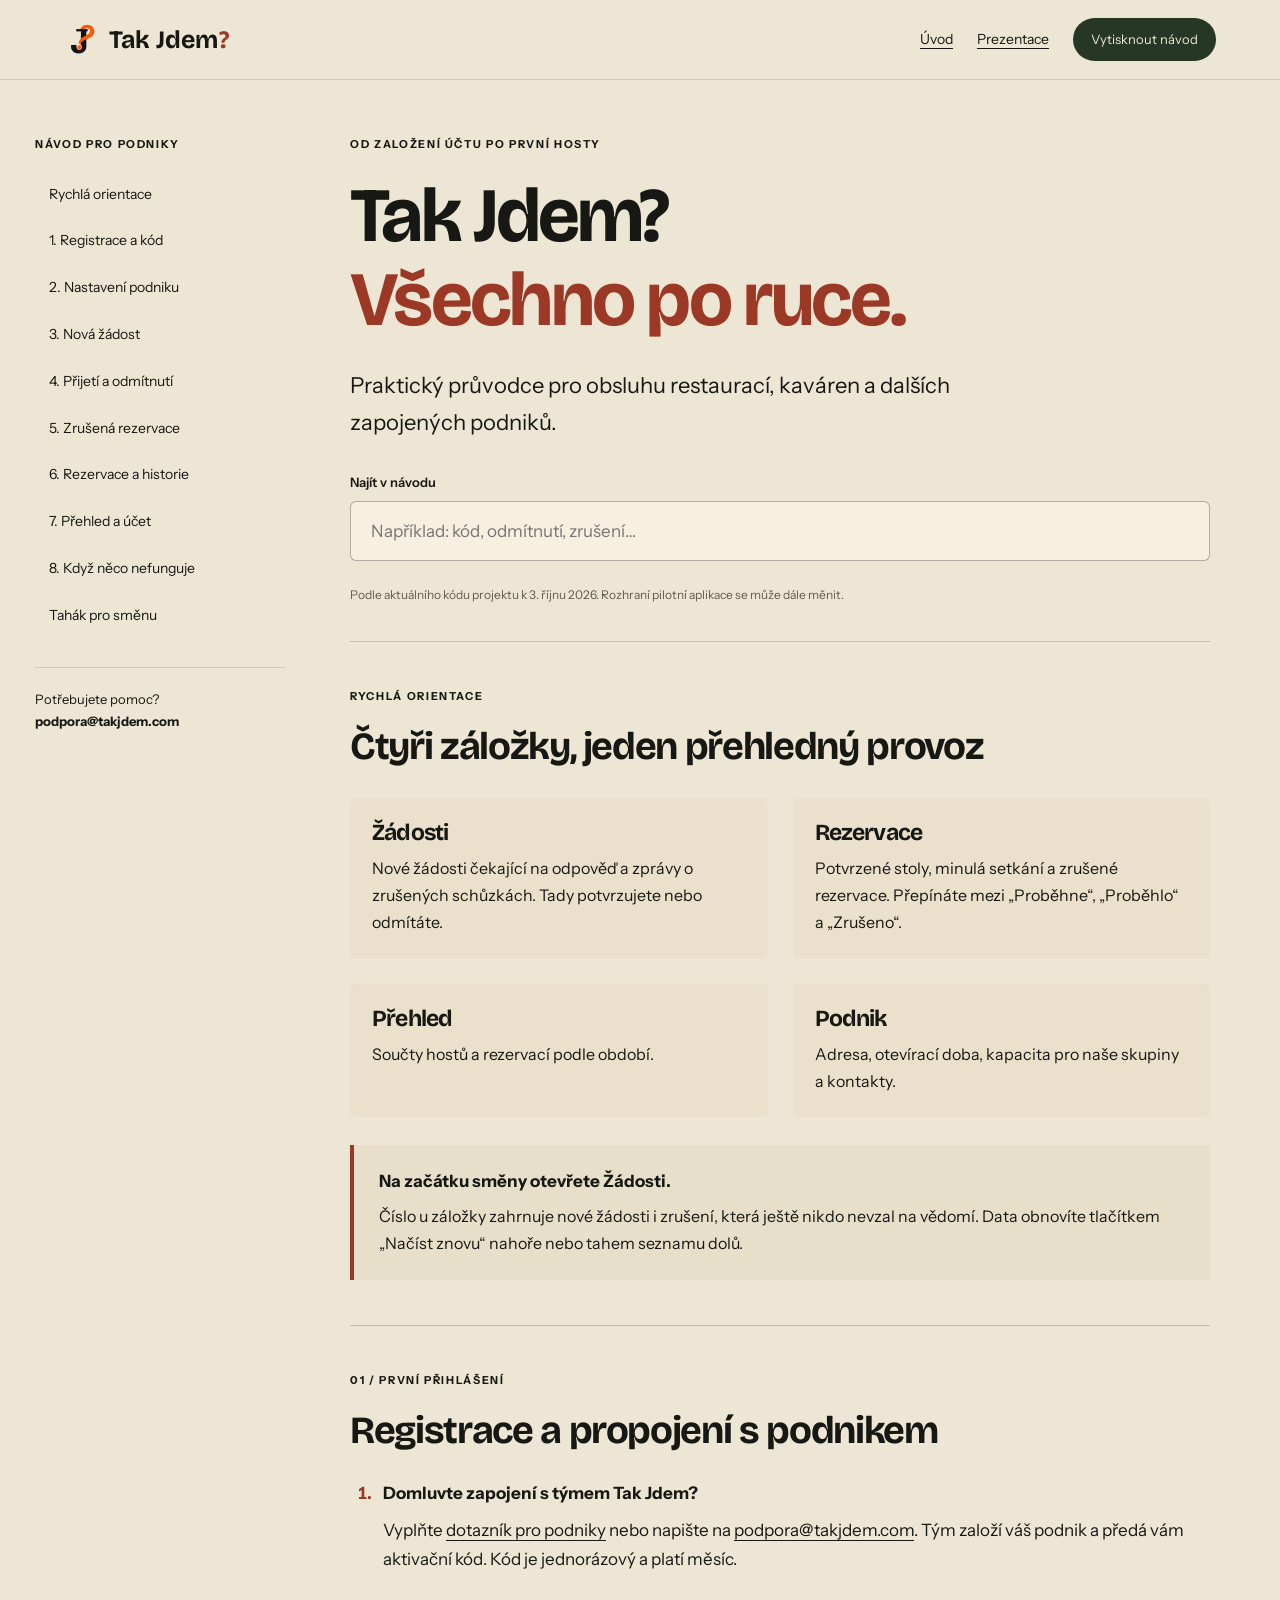
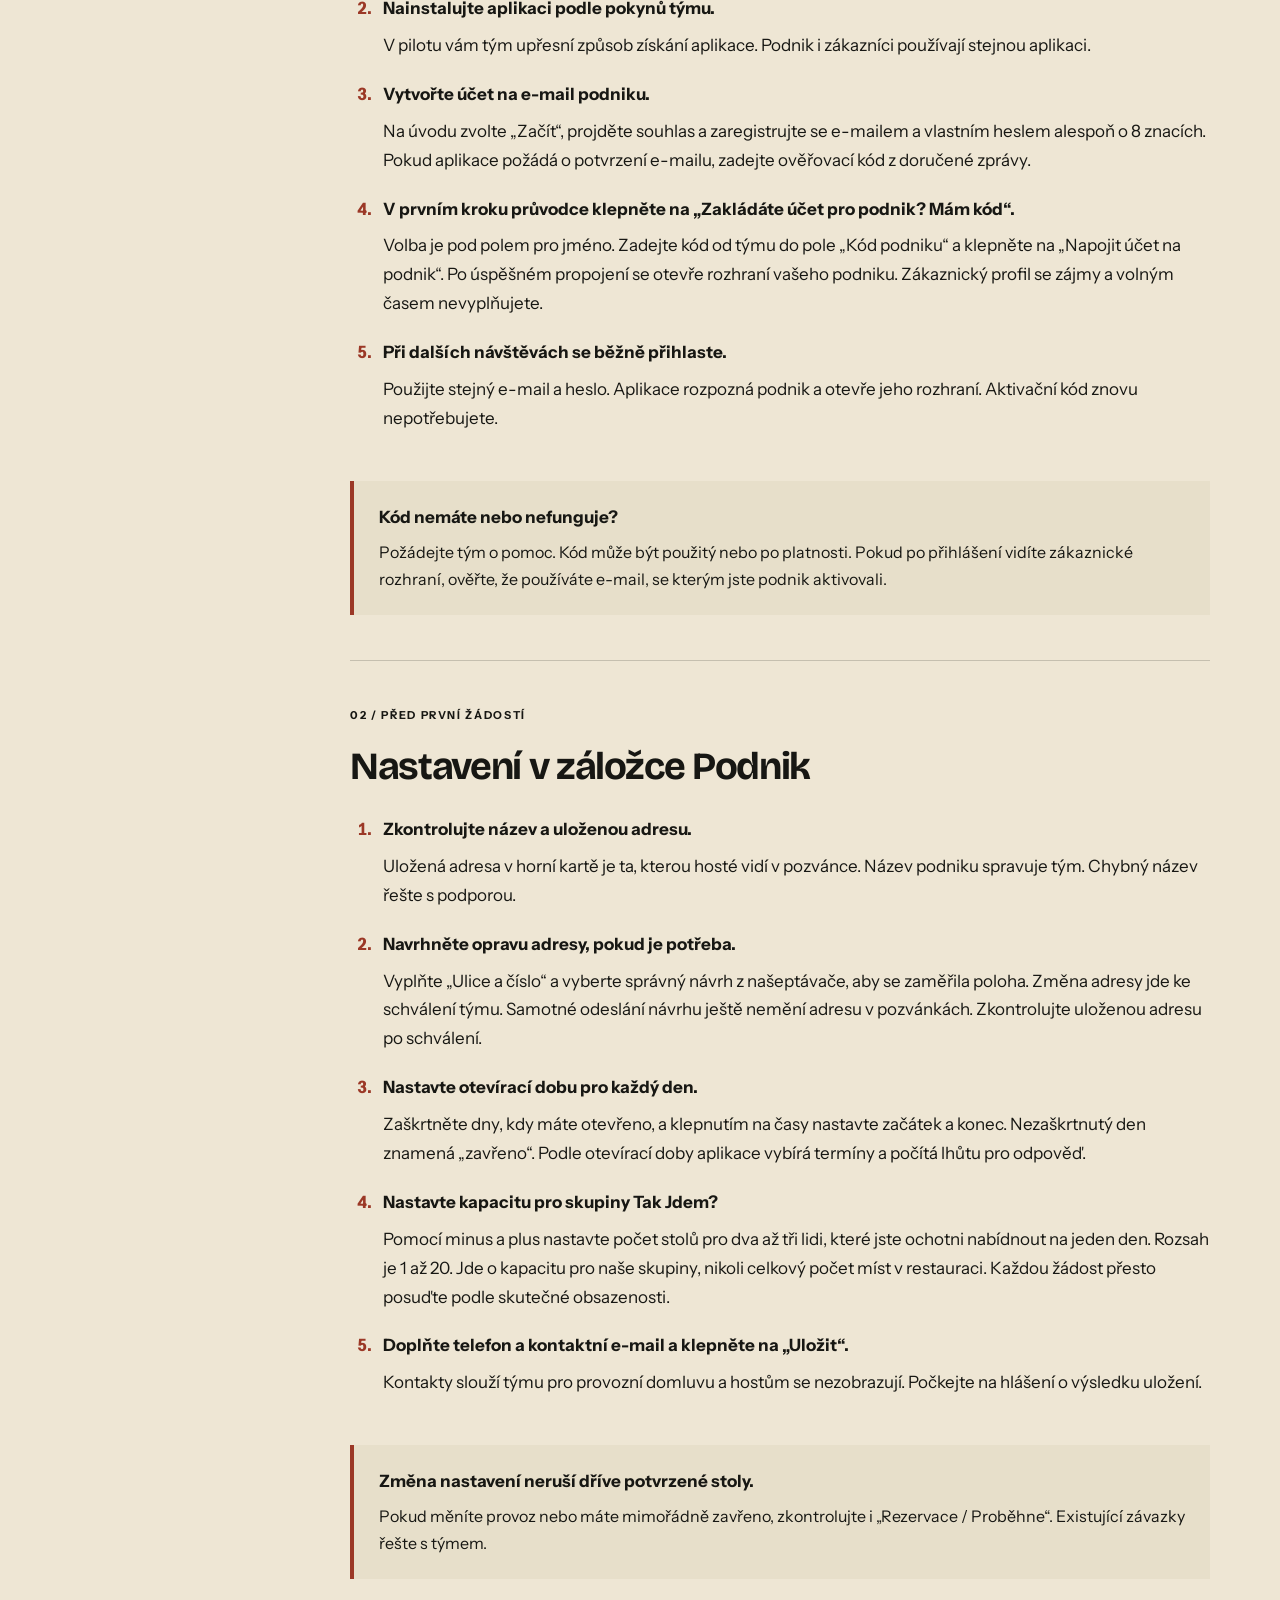
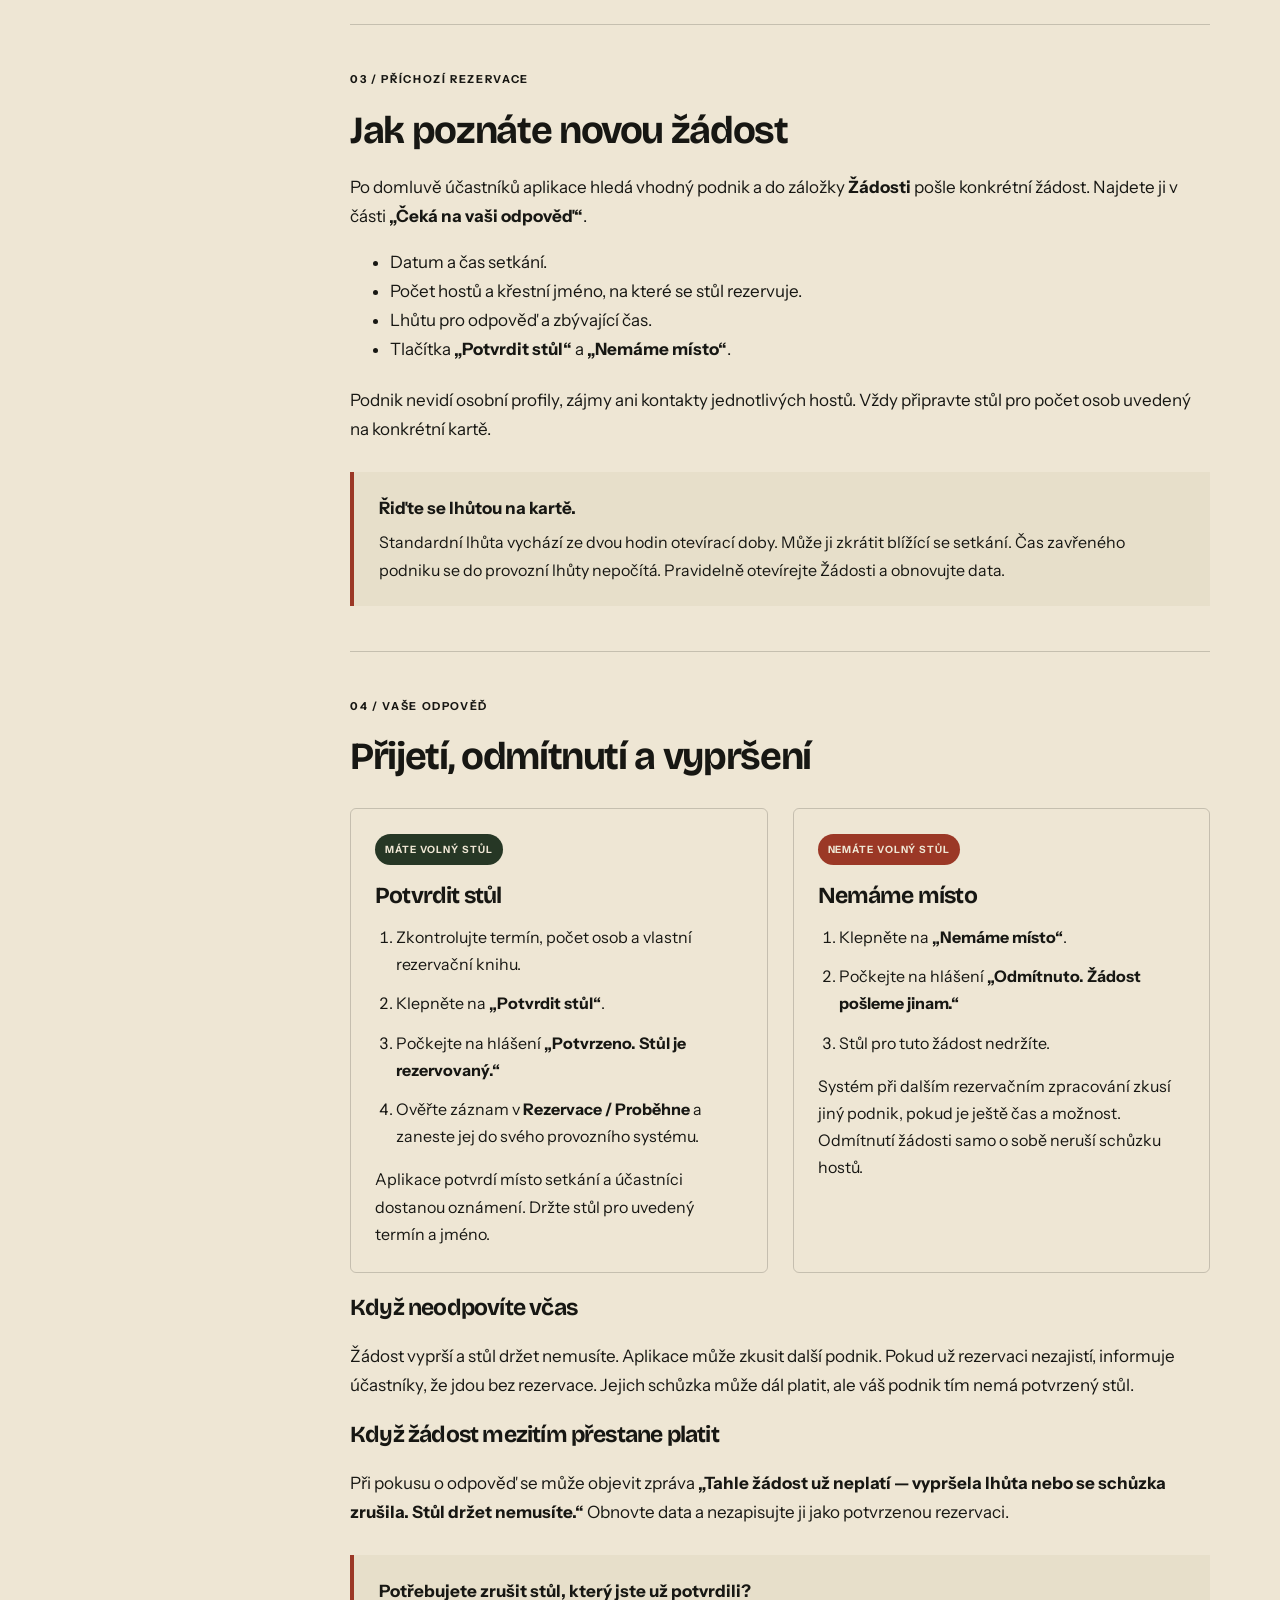
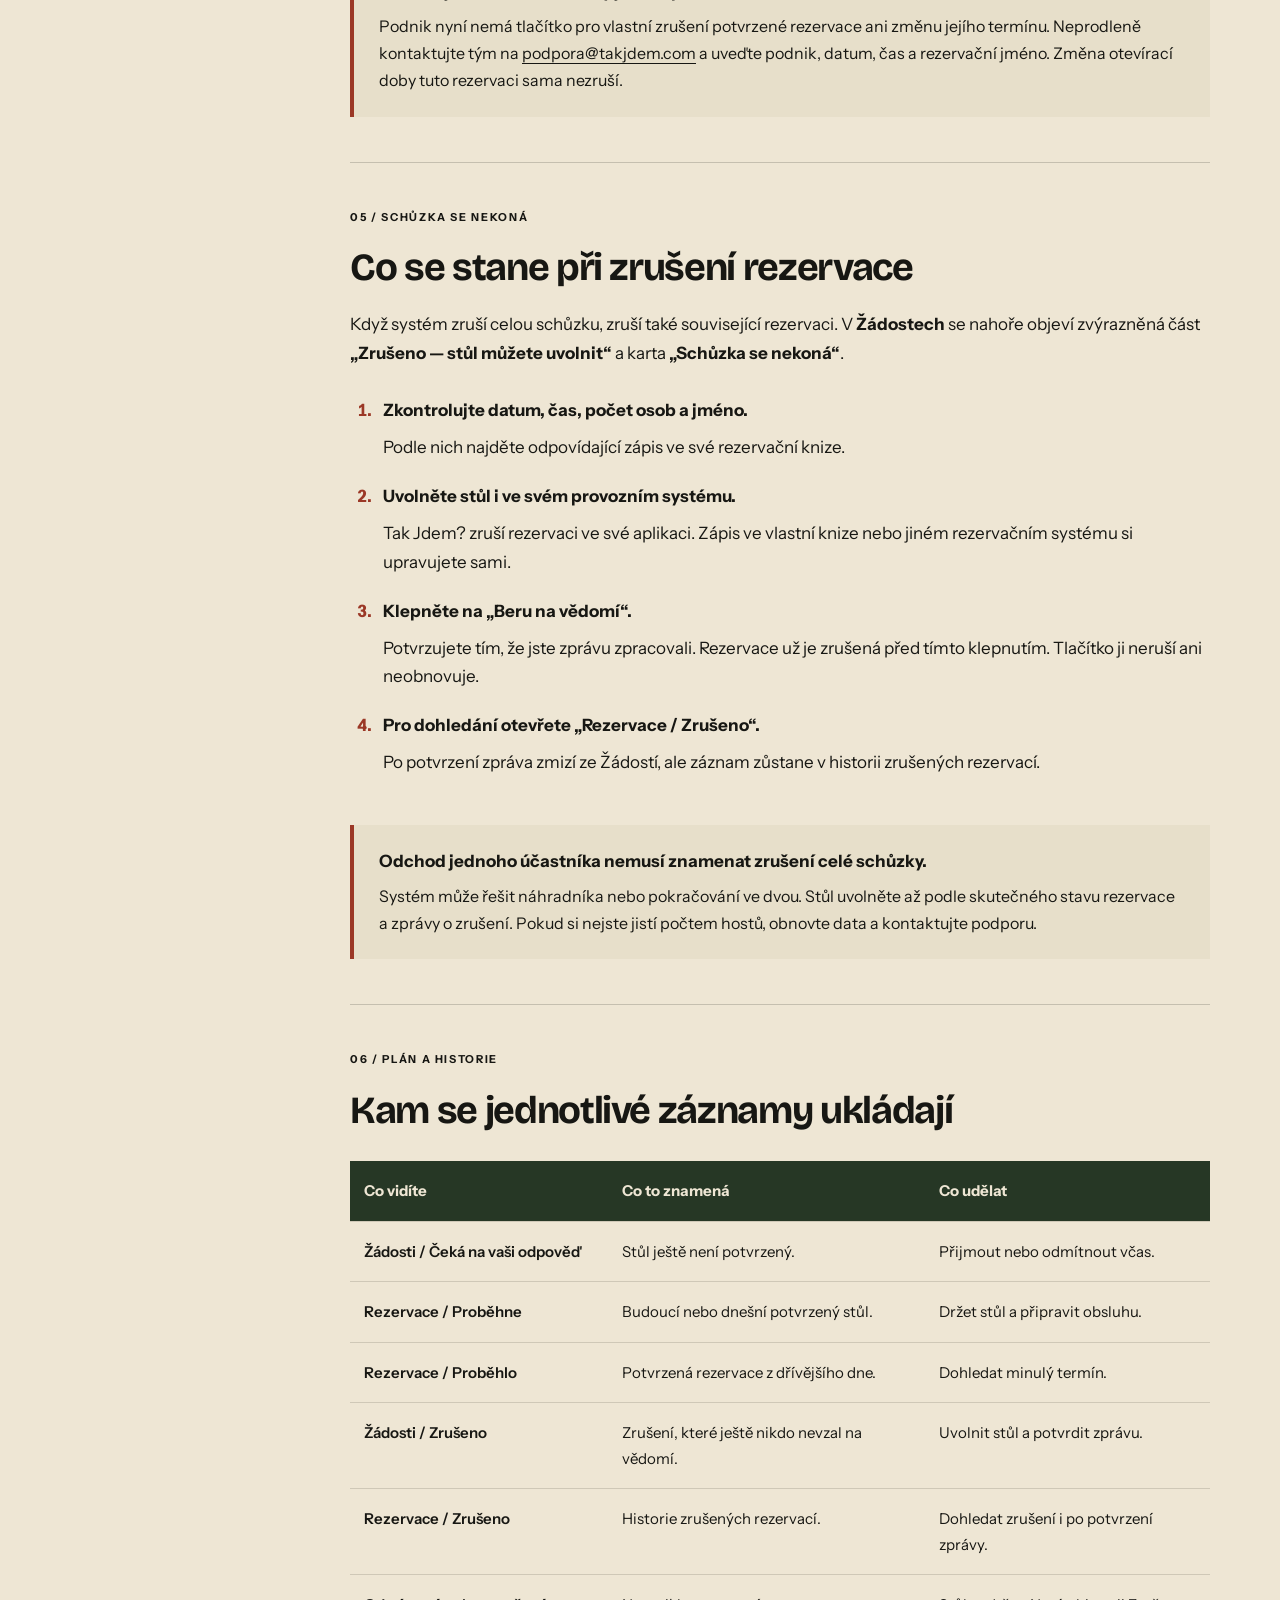
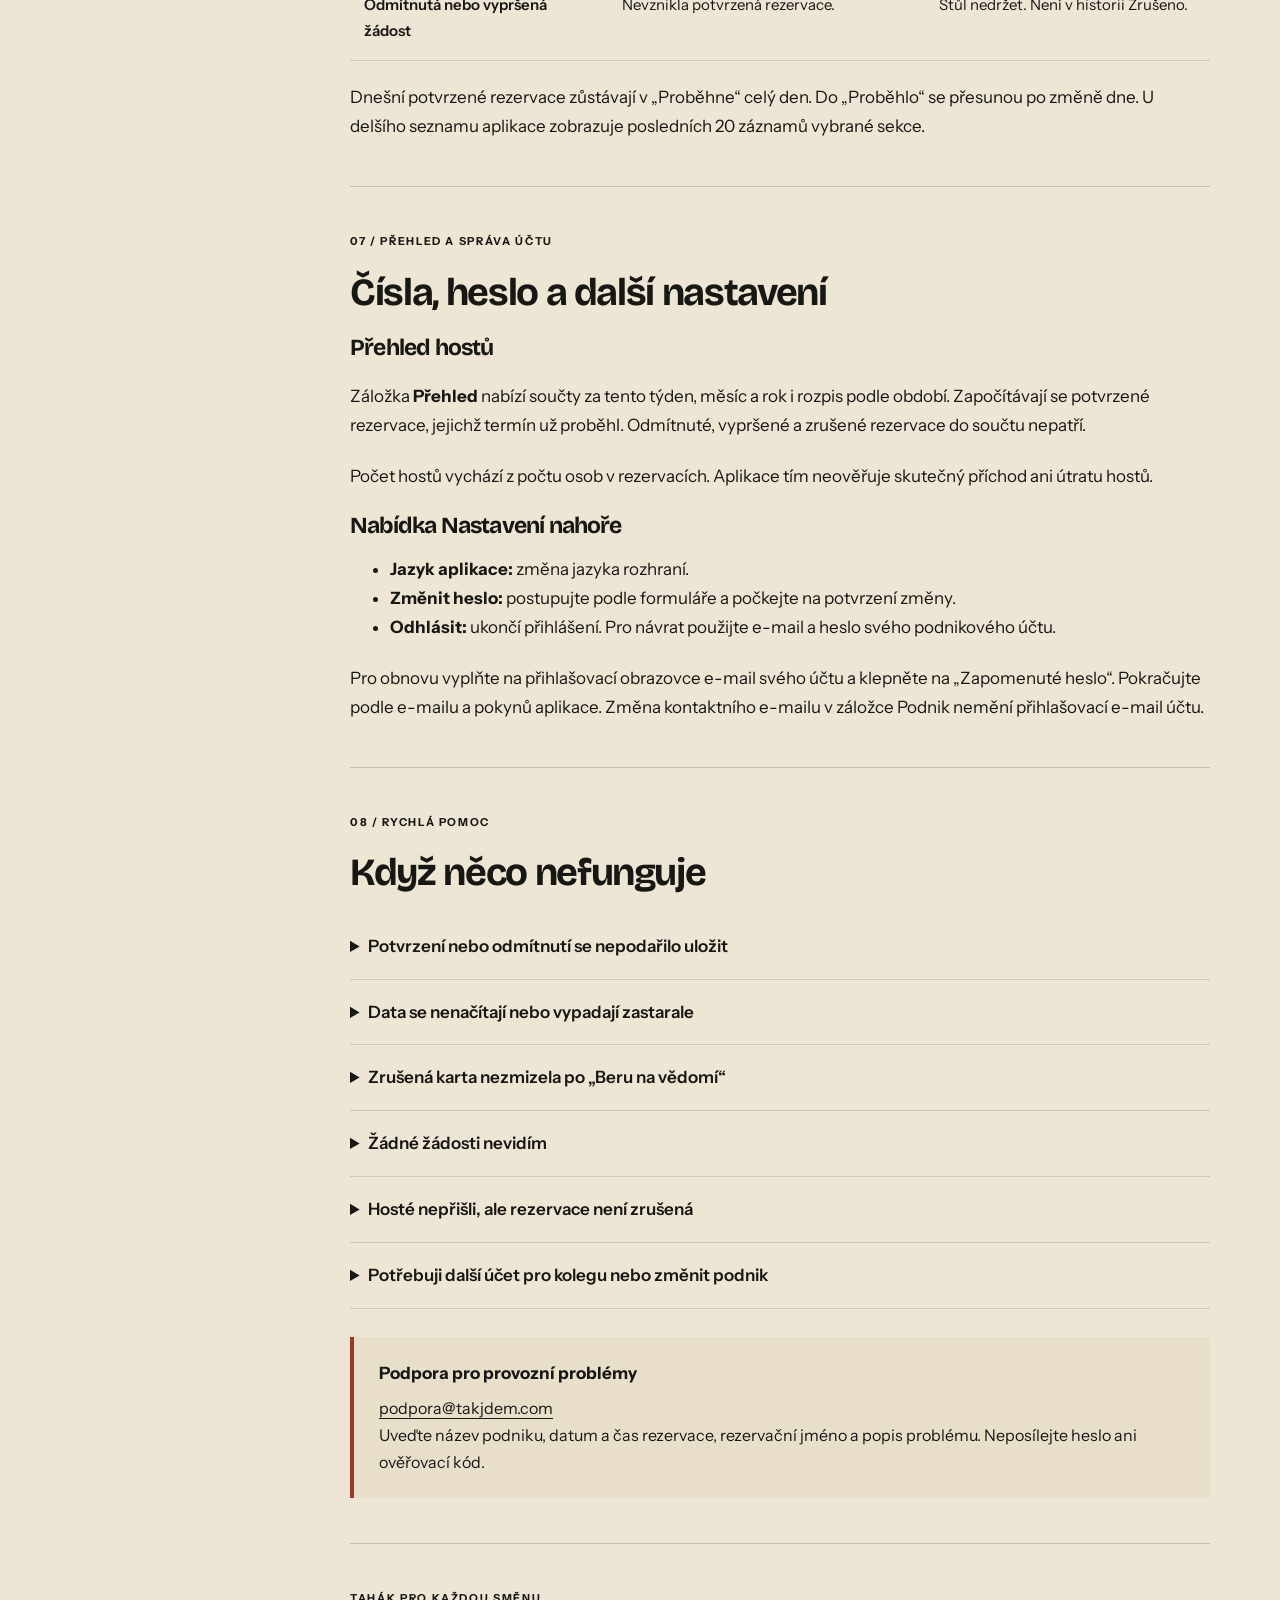
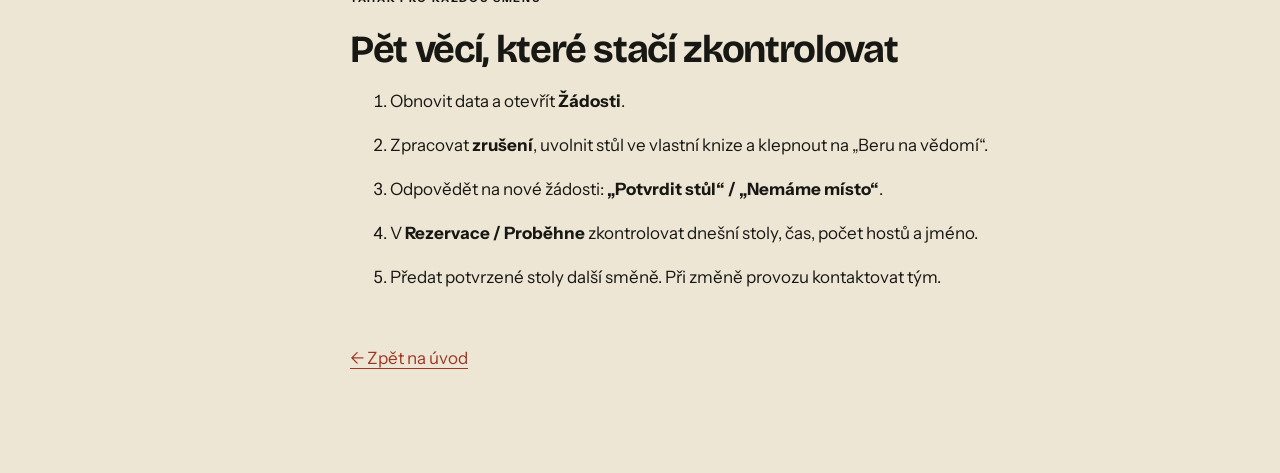
==== navod.html @ 4227fe34 "Publish Tak Jdem presentation and business operations guide" ====
<!doctype html><html lang="cs"><head><meta charset="utf-8"><meta name="viewport" content="width=device-width,initial-scale=1"><meta name="theme-color" content="#263725"><meta name="description" content="Praktický návod Tak Jdem? pro restaurace a další podniky. Registrace, rezervace, zrušení a nastavení."><title>Návod pro podniky — Tak Jdem?</title><link rel="icon" href="assets/images/favicon-v3.png"><link rel="stylesheet" href="portal.css"><script src="navod.js" defer></script></head><body>
<header class="portal-header"><a class="brand" href="index.html"><img src="assets/images/logo-mark-v3.png" alt="">Tak Jdem<span>?</span></a><div class="header-links"><a href="index.html">Úvod</a><a href="prezentace.html">Prezentace</a><button id="print-guide">Vytisknout návod</button></div></header>
<div class="guide-layout"><aside><p class="eyebrow">NÁVOD PRO PODNIKY</p><nav aria-label="Obsah návodu"><a href="#rychle">Rychlá orientace</a><a href="#registrace">1. Registrace a kód</a><a href="#nastaveni">2. Nastavení podniku</a><a href="#zadosti">3. Nová žádost</a><a href="#prijeti">4. Přijetí a odmítnutí</a><a href="#zruseni">5. Zrušená rezervace</a><a href="#rezervace">6. Rezervace a historie</a><a href="#prehled">7. Přehled a účet</a><a href="#potize">8. Když něco nefunguje</a><a href="#smena">Tahák pro směnu</a></nav><a class="support" href="mailto:podpora@takjdem.com">Potřebujete pomoc?<br><strong>podpora@takjdem.com</strong></a></aside>
<main class="guide"><div class="guide-hero"><p class="eyebrow">OD ZALOŽENÍ ÚČTU PO PRVNÍ HOSTY</p><h1>Tak Jdem?<br><em>Všechno po ruce.</em></h1><p class="intro">Praktický průvodce pro obsluhu restaurací, kaváren a dalších zapojených podniků.</p><label class="search-label" for="guide-search">Najít v návodu</label><input id="guide-search" type="search" placeholder="Například: kód, odmítnutí, zrušení…"><p id="search-status" class="small" aria-live="polite"></p><p class="small">Podle aktuálního kódu projektu k 3. říjnu 2026. Rozhraní pilotní aplikace se může dále měnit.</p></div>
<section id="rychle"><p class="eyebrow">RYCHLÁ ORIENTACE</p><h2>Čtyři záložky, jeden přehledný provoz</h2><div class="mini-grid"><article><h3>Žádosti</h3><p>Nové žádosti čekající na odpověď a zprávy o zrušených schůzkách. Tady potvrzujete nebo odmítáte.</p></article><article><h3>Rezervace</h3><p>Potvrzené stoly, minulá setkání a zrušené rezervace. Přepínáte mezi „Proběhne“, „Proběhlo“ a „Zrušeno“.</p></article><article><h3>Přehled</h3><p>Součty hostů a rezervací podle období.</p></article><article><h3>Podnik</h3><p>Adresa, otevírací doba, kapacita pro naše skupiny a kontakty.</p></article></div><div class="callout"><strong>Na začátku směny otevřete Žádosti.</strong><p>Číslo u záložky zahrnuje nové žádosti i zrušení, která ještě nikdo nevzal na vědomí. Data obnovíte tlačítkem „Načíst znovu“ nahoře nebo tahem seznamu dolů.</p></div></section>
<section id="registrace"><p class="eyebrow">01 / PRVNÍ PŘIHLÁŠENÍ</p><h2>Registrace a propojení s podnikem</h2><ol class="instructions"><li><strong>Domluvte zapojení s týmem Tak Jdem?</strong><p>Vyplňte <a href="https://takjdem.com/podniky/" target="_blank" rel="noopener">dotazník pro podniky</a> nebo napište na <a href="mailto:podpora@takjdem.com">podpora@takjdem.com</a>. Tým založí váš podnik a předá vám aktivační kód. Kód je jednorázový a platí měsíc.</p></li><li><strong>Nainstalujte aplikaci podle pokynů týmu.</strong><p>V pilotu vám tým upřesní způsob získání aplikace. Podnik i zákazníci používají stejnou aplikaci.</p></li><li><strong>Vytvořte účet na e-mail podniku.</strong><p>Na úvodu zvolte „Začít“, projděte souhlas a zaregistrujte se e-mailem a vlastním heslem alespoň o 8 znacích. Pokud aplikace požádá o potvrzení e-mailu, zadejte ověřovací kód z doručené zprávy.</p></li><li><strong>V prvním kroku průvodce klepněte na „Zakládáte účet pro podnik? Mám kód“.</strong><p>Volba je pod polem pro jméno. Zadejte kód od týmu do pole „Kód podniku“ a klepněte na „Napojit účet na podnik“. Po úspěšném propojení se otevře rozhraní vašeho podniku. Zákaznický profil se zájmy a volným časem nevyplňujete.</p></li><li><strong>Při dalších návštěvách se běžně přihlaste.</strong><p>Použijte stejný e-mail a heslo. Aplikace rozpozná podnik a otevře jeho rozhraní. Aktivační kód znovu nepotřebujete.</p></li></ol><div class="callout"><strong>Kód nemáte nebo nefunguje?</strong><p>Požádejte tým o pomoc. Kód může být použitý nebo po platnosti. Pokud po přihlášení vidíte zákaznické rozhraní, ověřte, že používáte e-mail, se kterým jste podnik aktivovali.</p></div></section>
<section id="nastaveni"><p class="eyebrow">02 / PŘED PRVNÍ ŽÁDOSTÍ</p><h2>Nastavení v záložce Podnik</h2><ol class="instructions"><li><strong>Zkontrolujte název a uloženou adresu.</strong><p>Uložená adresa v horní kartě je ta, kterou hosté vidí v pozvánce. Název podniku spravuje tým. Chybný název řešte s podporou.</p></li><li><strong>Navrhněte opravu adresy, pokud je potřeba.</strong><p>Vyplňte „Ulice a číslo“ a vyberte správný návrh z našeptávače, aby se zaměřila poloha. Změna adresy jde ke schválení týmu. Samotné odeslání návrhu ještě nemění adresu v pozvánkách. Zkontrolujte uloženou adresu po schválení.</p></li><li><strong>Nastavte otevírací dobu pro každý den.</strong><p>Zaškrtněte dny, kdy máte otevřeno, a klepnutím na časy nastavte začátek a konec. Nezaškrtnutý den znamená „zavřeno“. Podle otevírací doby aplikace vybírá termíny a počítá lhůtu pro odpověď.</p></li><li><strong>Nastavte kapacitu pro skupiny Tak Jdem?</strong><p>Pomocí minus a plus nastavte počet stolů pro dva až tři lidi, které jste ochotni nabídnout na jeden den. Rozsah je 1 až 20. Jde o kapacitu pro naše skupiny, nikoli celkový počet míst v restauraci. Každou žádost přesto posuďte podle skutečné obsazenosti.</p></li><li><strong>Doplňte telefon a kontaktní e-mail a klepněte na „Uložit“.</strong><p>Kontakty slouží týmu pro provozní domluvu a hostům se nezobrazují. Počkejte na hlášení o výsledku uložení.</p></li></ol><div class="callout"><strong>Změna nastavení neruší dříve potvrzené stoly.</strong><p>Pokud měníte provoz nebo máte mimořádně zavřeno, zkontrolujte i „Rezervace / Proběhne“. Existující závazky řešte s týmem.</p></div></section>
<section id="zadosti"><p class="eyebrow">03 / PŘÍCHOZÍ REZERVACE</p><h2>Jak poznáte novou žádost</h2><p>Po domluvě účastníků aplikace hledá vhodný podnik a do záložky <strong>Žádosti</strong> pošle konkrétní žádost. Najdete ji v části <strong>„Čeká na vaši odpověď“</strong>.</p><ul><li>Datum a čas setkání.</li><li>Počet hostů a křestní jméno, na které se stůl rezervuje.</li><li>Lhůtu pro odpověď a zbývající čas.</li><li>Tlačítka <strong>„Potvrdit stůl“</strong> a <strong>„Nemáme místo“</strong>.</li></ul><p>Podnik nevidí osobní profily, zájmy ani kontakty jednotlivých hostů. Vždy připravte stůl pro počet osob uvedený na konkrétní kartě.</p><div class="callout"><strong>Řiďte se lhůtou na kartě.</strong><p>Standardní lhůta vychází ze dvou hodin otevírací doby. Může ji zkrátit blížící se setkání. Čas zavřeného podniku se do provozní lhůty nepočítá. Pravidelně otevírejte Žádosti a obnovujte data.</p></div></section>
<section id="prijeti"><p class="eyebrow">04 / VAŠE ODPOVĚĎ</p><h2>Přijetí, odmítnutí a vypršení</h2><div class="decision"><article><span class="status green-status">MÁTE VOLNÝ STŮL</span><h3>Potvrdit stůl</h3><ol><li>Zkontrolujte termín, počet osob a vlastní rezervační knihu.</li><li>Klepněte na <strong>„Potvrdit stůl“</strong>.</li><li>Počkejte na hlášení <strong>„Potvrzeno. Stůl je rezervovaný.“</strong></li><li>Ověřte záznam v <strong>Rezervace / Proběhne</strong> a zaneste jej do svého provozního systému.</li></ol><p>Aplikace potvrdí místo setkání a účastníci dostanou oznámení. Držte stůl pro uvedený termín a jméno.</p></article><article><span class="status rust-status">NEMÁTE VOLNÝ STŮL</span><h3>Nemáme místo</h3><ol><li>Klepněte na <strong>„Nemáme místo“</strong>.</li><li>Počkejte na hlášení <strong>„Odmítnuto. Žádost pošleme jinam.“</strong></li><li>Stůl pro tuto žádost nedržíte.</li></ol><p>Systém při dalším rezervačním zpracování zkusí jiný podnik, pokud je ještě čas a možnost. Odmítnutí žádosti samo o sobě neruší schůzku hostů.</p></article></div><h3>Když neodpovíte včas</h3><p>Žádost vyprší a stůl držet nemusíte. Aplikace může zkusit další podnik. Pokud už rezervaci nezajistí, informuje účastníky, že jdou bez rezervace. Jejich schůzka může dál platit, ale váš podnik tím nemá potvrzený stůl.</p><h3>Když žádost mezitím přestane platit</h3><p>Při pokusu o odpověď se může objevit zpráva <strong>„Tahle žádost už neplatí — vypršela lhůta nebo se schůzka zrušila. Stůl držet nemusíte.“</strong> Obnovte data a nezapisujte ji jako potvrzenou rezervaci.</p><div class="callout"><strong>Potřebujete zrušit stůl, který jste už potvrdili?</strong><p>Podnik nyní nemá tlačítko pro vlastní zrušení potvrzené rezervace ani změnu jejího termínu. Neprodleně kontaktujte tým na <a href="mailto:podpora@takjdem.com">podpora@takjdem.com</a> a uveďte podnik, datum, čas a rezervační jméno. Změna otevírací doby tuto rezervaci sama nezruší.</p></div></section>
<section id="zruseni"><p class="eyebrow">05 / SCHŮZKA SE NEKONÁ</p><h2>Co se stane při zrušení rezervace</h2><p>Když systém zruší celou schůzku, zruší také související rezervaci. V <strong>Žádostech</strong> se nahoře objeví zvýrazněná část <strong>„Zrušeno — stůl můžete uvolnit“</strong> a karta <strong>„Schůzka se nekoná“</strong>.</p><ol class="instructions"><li><strong>Zkontrolujte datum, čas, počet osob a jméno.</strong><p>Podle nich najděte odpovídající zápis ve své rezervační knize.</p></li><li><strong>Uvolněte stůl i ve svém provozním systému.</strong><p>Tak Jdem? zruší rezervaci ve své aplikaci. Zápis ve vlastní knize nebo jiném rezervačním systému si upravujete sami.</p></li><li><strong>Klepněte na „Beru na vědomí“.</strong><p>Potvrzujete tím, že jste zprávu zpracovali. Rezervace už je zrušená před tímto klepnutím. Tlačítko ji neruší ani neobnovuje.</p></li><li><strong>Pro dohledání otevřete „Rezervace / Zrušeno“.</strong><p>Po potvrzení zpráva zmizí ze Žádostí, ale záznam zůstane v historii zrušených rezervací.</p></li></ol><div class="callout"><strong>Odchod jednoho účastníka nemusí znamenat zrušení celé schůzky.</strong><p>Systém může řešit náhradníka nebo pokračování ve dvou. Stůl uvolněte až podle skutečného stavu rezervace a zprávy o zrušení. Pokud si nejste jistí počtem hostů, obnovte data a kontaktujte podporu.</p></div></section>
<section id="rezervace"><p class="eyebrow">06 / PLÁN A HISTORIE</p><h2>Kam se jednotlivé záznamy ukládají</h2><div class="table-wrap"><table><thead><tr><th>Co vidíte</th><th>Co to znamená</th><th>Co udělat</th></tr></thead><tbody><tr><td>Žádosti / Čeká na vaši odpověď</td><td>Stůl ještě není potvrzený.</td><td>Přijmout nebo odmítnout včas.</td></tr><tr><td>Rezervace / Proběhne</td><td>Budoucí nebo dnešní potvrzený stůl.</td><td>Držet stůl a připravit obsluhu.</td></tr><tr><td>Rezervace / Proběhlo</td><td>Potvrzená rezervace z dřívějšího dne.</td><td>Dohledat minulý termín.</td></tr><tr><td>Žádosti / Zrušeno</td><td>Zrušení, které ještě nikdo nevzal na vědomí.</td><td>Uvolnit stůl a potvrdit zprávu.</td></tr><tr><td>Rezervace / Zrušeno</td><td>Historie zrušených rezervací.</td><td>Dohledat zrušení i po potvrzení zprávy.</td></tr><tr><td>Odmítnutá nebo vypršená žádost</td><td>Nevznikla potvrzená rezervace.</td><td>Stůl nedržet. Není v historii Zrušeno.</td></tr></tbody></table></div><p>Dnešní potvrzené rezervace zůstávají v „Proběhne“ celý den. Do „Proběhlo“ se přesunou po změně dne. U delšího seznamu aplikace zobrazuje posledních 20 záznamů vybrané sekce.</p></section>
<section id="prehled"><p class="eyebrow">07 / PŘEHLED A SPRÁVA ÚČTU</p><h2>Čísla, heslo a další nastavení</h2><h3>Přehled hostů</h3><p>Záložka <strong>Přehled</strong> nabízí součty za tento týden, měsíc a rok i rozpis podle období. Započítávají se potvrzené rezervace, jejichž termín už proběhl. Odmítnuté, vypršené a zrušené rezervace do součtu nepatří.</p><p>Počet hostů vychází z počtu osob v rezervacích. Aplikace tím neověřuje skutečný příchod ani útratu hostů.</p><h3>Nabídka Nastavení nahoře</h3><ul><li><strong>Jazyk aplikace:</strong> změna jazyka rozhraní.</li><li><strong>Změnit heslo:</strong> postupujte podle formuláře a počkejte na potvrzení změny.</li><li><strong>Odhlásit:</strong> ukončí přihlášení. Pro návrat použijte e-mail a heslo svého podnikového účtu.</li></ul><p>Pro obnovu vyplňte na přihlašovací obrazovce e-mail svého účtu a klepněte na „Zapomenuté heslo“. Pokračujte podle e-mailu a pokynů aplikace. Změna kontaktního e-mailu v záložce Podnik nemění přihlašovací e-mail účtu.</p></section>
<section id="potize"><p class="eyebrow">08 / RYCHLÁ POMOC</p><h2>Když něco nefunguje</h2><details><summary>Potvrzení nebo odmítnutí se nepodařilo uložit</summary><p>Zkontrolujte připojení a obnovte data. Podívejte se, zda už je záznam v Rezervacích nebo stále čeká v Žádostech. Pokud stále čeká, zkuste odpověď znovu. Stůl považujte za potvrzený až po úspěšném uložení nebo ověření potvrzeného záznamu.</p></details><details><summary>Data se nenačítají nebo vypadají zastarale</summary><p>Klepněte na „Načíst znovu“ nahoře nebo stáhněte seznam dolů. Ověřte internetové připojení. Pokud problém přetrvává, napište podpoře, co jste dělali a jakou zprávu aplikace ukázala.</p></details><details><summary>Zrušená karta nezmizela po „Beru na vědomí“</summary><p>Mohlo selhat uložení potvrzení. Obnovte data a zkuste tlačítko znovu. Rezervace už je zrušená a stůl je možné uvolnit, i když se potvrzení zprávy nepodařilo uložit.</p></details><details><summary>Žádné žádosti nevidím</summary><p>„Nic na vás nečeká“ znamená, že aktuálně nemáte čekající žádost ani nepřečtené zrušení. Potvrzené stoly hledejte v Rezervacích. Pokud žádosti dlouhodobě nepřicházejí, zkontrolujte profil a otevírací dobu a domluvte se s týmem.</p></details><details><summary>Hosté nepřišli, ale rezervace není zrušená</summary><p>Samotná nepřítomnost hostů nepřepne rezervaci automaticky na zrušenou. Obnovte data a nahlaste týmu podnik, termín a rezervační jméno. Přehled není docházkový systém.</p></details><details><summary>Potřebuji další účet pro kolegu nebo změnit podnik</summary><p>Zapojení dalšího účtu a změnu přiřazení řešte s týmem. Jednorázový aktivační kód po použití znovu nepoužívejte.</p></details><div class="callout"><strong>Podpora pro provozní problémy</strong><p><a href="mailto:podpora@takjdem.com">podpora@takjdem.com</a><br>Uveďte název podniku, datum a čas rezervace, rezervační jméno a popis problému. Neposílejte heslo ani ověřovací kód.</p></div></section>
<section id="smena" class="shift"><p class="eyebrow">TAHÁK PRO KAŽDOU SMĚNU</p><h2>Pět věcí, které stačí zkontrolovat</h2><ol><li>Obnovit data a otevřít <strong>Žádosti</strong>.</li><li>Zpracovat <strong>zrušení</strong>, uvolnit stůl ve vlastní knize a klepnout na „Beru na vědomí“.</li><li>Odpovědět na nové žádosti: <strong>„Potvrdit stůl“ / „Nemáme místo“</strong>.</li><li>V <strong>Rezervace / Proběhne</strong> zkontrolovat dnešní stoly, čas, počet hostů a jméno.</li><li>Předat potvrzené stoly další směně. Při změně provozu kontaktovat tým.</li></ol><a class="back-link" href="index.html">← Zpět na úvod</a></section>
</main></div></body></html>
---- portal.css ----
@font-face{font-family:Bricolage;src:url('assets/fonts/BricolageGrotesque.ttf')}@font-face{font-family:Instrument;src:url('assets/fonts/InstrumentSans.ttf')}:root{--paper:#eee6d4;--ink:#171713;--green:#263725;--rust:#9b3826}*{box-sizing:border-box}html{scroll-behavior:smooth;scroll-padding-top:105px}body{margin:0;background:var(--paper);color:var(--ink);font:17px/1.7 Instrument,sans-serif}a{color:inherit;text-underline-offset:4px}button,input{font:inherit}button{cursor:pointer}h1,h2,h3,p{margin:0}h1,h2,h3{font-family:Bricolage;line-height:1.1;letter-spacing:-.035em}h1{font-size:clamp(44px,6vw,86px)}h2{font-size:clamp(28px,3vw,40px)}h3{font-size:23px}em{font-style:normal;color:var(--rust)}.eyebrow{font-size:11px;font-weight:700;letter-spacing:.15em;margin-bottom:20px}.intro{font-size:22px;line-height:1.5;margin-top:24px;max-width:700px}.small{font-size:12px;color:#625b50;margin-top:24px}.portal-header{position:sticky;top:0;z-index:10;background:#eee6d4f5;backdrop-filter:blur(16px);border-bottom:1px solid #17171325;height:80px;display:flex;align-items:center;justify-content:space-between;gap:20px;padding:0 5vw;font-size:14px}.brand{display:flex;align-items:center;gap:9px;font:700 25px Bricolage;text-decoration:none;white-space:nowrap}.brand img{width:36px;height:36px}.brand span{color:var(--rust);margin-left:-8px}.header-links{display:flex;gap:24px;align-items:center}.header-links button{background:var(--green);color:var(--paper);padding:10px 18px;border:0;border-radius:25px;font-size:13px}.welcome{max-width:1300px;margin:auto;padding:55px 5vw 35px;position:relative}.welcome-copy{max-width:720px}.welcome-mascot{position:absolute;right:6vw;top:30px;height:330px;max-width:25%;object-fit:contain;transform:rotate(5deg)}.choices{display:grid;grid-template-columns:1fr 1fr;gap:25px;margin-top:55px}.choice{display:flex;flex-direction:column;padding:35px;text-decoration:none;border:1px solid #17171335;border-radius:8px;background:#f7f0e1;transition:transform .25s,box-shadow .25s}.choice:hover{transform:translateY(-5px);box-shadow:0 15px 35px #17171315}.choice.primary{background:var(--green);color:var(--paper)}.choice h2{font-size:32px}.choice p{margin-top:20px;max-width:460px;font-size:18px}.choice-action{margin-top:auto;padding-top:35px;display:flex;align-items:center;justify-content:space-between;font-weight:600}.choice-action b{font-size:25px}.guide-layout{display:grid;grid-template-columns:250px minmax(0,860px);gap:65px;max-width:1300px;padding:55px 35px;margin:auto}.guide-layout aside{position:sticky;top:115px;align-self:start;max-height:calc(100vh - 135px);overflow:auto}aside nav{display:flex;flex-direction:column;gap:5px}aside nav a{font-size:14px;text-decoration:none;padding:9px 12px;border-left:2px solid transparent}aside nav a:hover{border-color:var(--rust);background:#e3d8c2}.support{display:block;margin-top:30px;padding-top:20px;border-top:1px solid #17171325;font-size:13px;text-decoration:none}.guide-hero{padding-bottom:35px}.search-label{display:block;font-size:13px;font-weight:600;margin-top:30px}input[type=search]{width:100%;padding:15px 20px;margin-top:7px;background:#f7f0e1;border:1px solid #17171350;border-radius:6px}.guide section{border-top:1px solid #17171330;padding:45px 0;scroll-margin-top:20px}.guide section>p:not(.eyebrow),.guide section>h3{margin-top:22px}.guide p{line-height:1.7}.mini-grid{display:grid;grid-template-columns:1fr 1fr;gap:25px;margin-top:30px}.mini-grid article{padding:22px;background:#e3d8c270;border-radius:6px}.mini-grid p{margin-top:10px;font-size:16px}.callout{border-left:4px solid var(--rust);padding:22px 25px;background:#e3d8c285;margin-top:28px}.callout p{margin-top:7px;font-size:16px}.instructions{padding-left:25px;margin-top:28px}.instructions li{padding:0 0 20px 8px}.instructions li::marker{color:var(--rust);font-weight:700}.instructions p{margin-top:8px}.decision{display:grid;grid-template-columns:1fr 1fr;gap:25px;margin-top:30px}.decision article{border:1px solid #17171330;padding:24px;border-radius:6px}.decision h3{margin-top:18px}.decision ol{padding-left:21px;font-size:16px}.decision li{margin-bottom:12px}.decision p{font-size:16px}.status{font-size:10px;letter-spacing:.09em;font-weight:700;padding:7px 10px;border-radius:20px;display:inline-block}.green-status{background:var(--green);color:var(--paper)}.rust-status{background:var(--rust);color:var(--paper)}.table-wrap{overflow:auto;margin-top:30px}table{border-collapse:collapse;width:100%;font-size:15px;min-width:580px}td,th{padding:17px 14px;border-bottom:1px solid #17171325;text-align:left;vertical-align:top}th{background:var(--green);color:var(--paper)}td:first-child{font-weight:600;width:30%}details{border-bottom:1px solid #17171325;padding:18px 0}details:first-of-type{margin-top:20px}summary{cursor:pointer;font-weight:600}details p{margin:14px 0 5px;font-size:16px}.shift ol li{padding-bottom:15px}.back-link{display:inline-block;margin-top:20px;color:var(--rust)}a:focus-visible,button:focus-visible,input:focus-visible,summary:focus-visible{outline:3px solid #b08b38;outline-offset:4px}[hidden]{display:none!important}@media(max-width:1000px){.guide-layout{gap:30px;grid-template-columns:210px minmax(0,1fr)}.welcome-copy{max-width:70%}.welcome-mascot{height:290px}.header-links{gap:15px}}@media(max-width:700px){.portal-header{height:auto;min-height:75px;padding:15px 20px;flex-wrap:wrap;gap:12px}.brand{font-size:21px}.header-links{font-size:12px;gap:15px}.header-links button{font-size:11px;padding:8px 12px}.welcome{padding:35px 24px}.welcome-copy{max-width:100%}.welcome-mascot{position:relative;display:block;right:auto;top:auto;height:180px;max-width:100%;margin:20px auto -10px}.choices{grid-template-columns:1fr;margin-top:30px}.choice{padding:27px}.choice h2{font-size:29px}.intro{font-size:19px}.guide-layout{display:block;padding:30px 24px}.guide-layout aside{position:static;max-height:none;margin-bottom:35px}aside nav{display:grid;grid-template-columns:1fr 1fr;gap:0}aside nav a{font-size:12px;padding:7px 9px}.support{margin-top:16px;padding-top:12px}.mini-grid,.decision{grid-template-columns:1fr}.guide section{padding:35px 0}.callout{padding:18px}h1{font-size:45px}body{font-size:16px}}@media(prefers-reduced-motion:reduce){*{scroll-behavior:auto!important;transition:none!important}}@media print{@page{size:A4;margin:15mm}.portal-header,aside,.search-label,#guide-search,#search-status,.back-link{display:none}.guide-layout{display:block;padding:0;max-width:none}body{font-size:11pt;background:white}.guide-hero h1{font-size:32pt}.intro{font-size:13pt}.guide section{padding:20px 0}.guide h2{font-size:20pt;break-after:avoid}.guide h3{font-size:15pt;break-after:avoid}.mini-grid,.decision{display:block}.mini-grid article,.decision article{margin-bottom:15px;break-inside:avoid}.callout{break-inside:avoid}details p{display:block!important}details{break-inside:avoid}.table-wrap{overflow:visible}table{min-width:0;font-size:10pt}tr{break-inside:avoid}th{background:#ddd;color:black}}
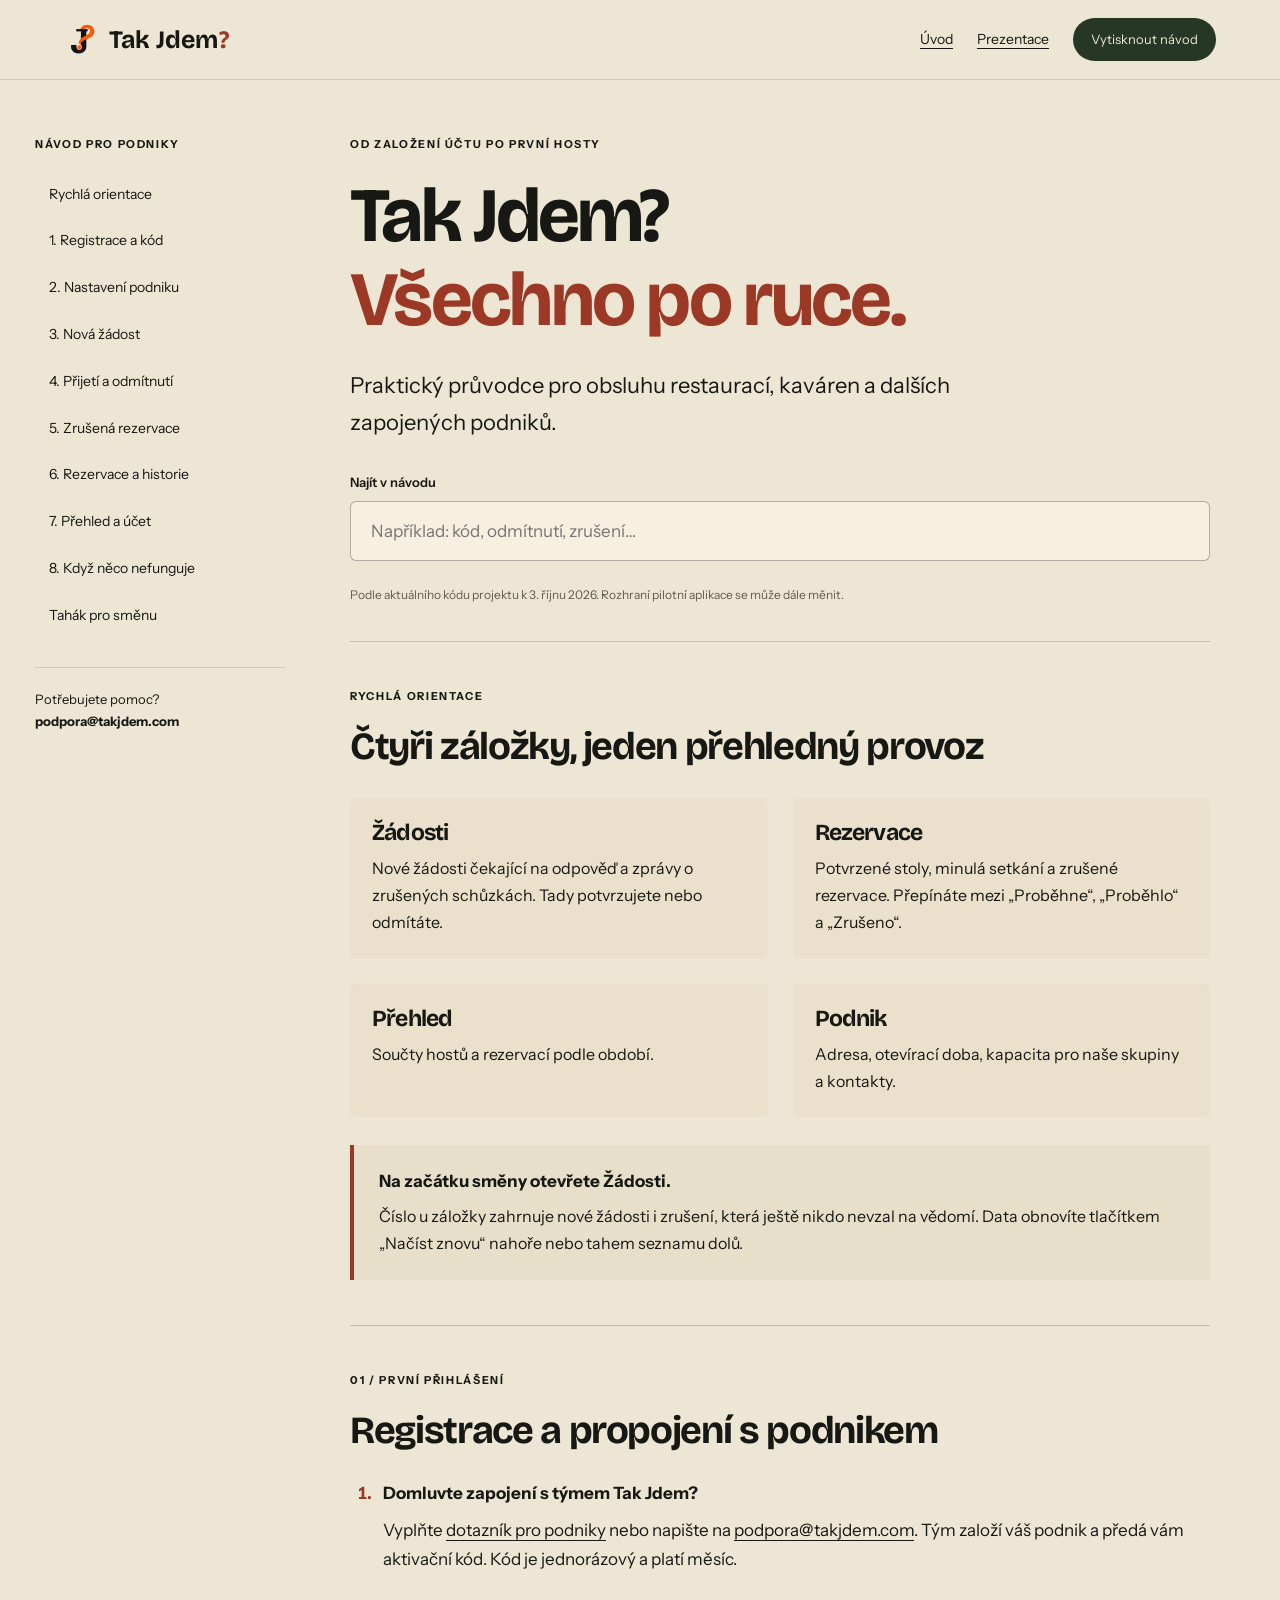
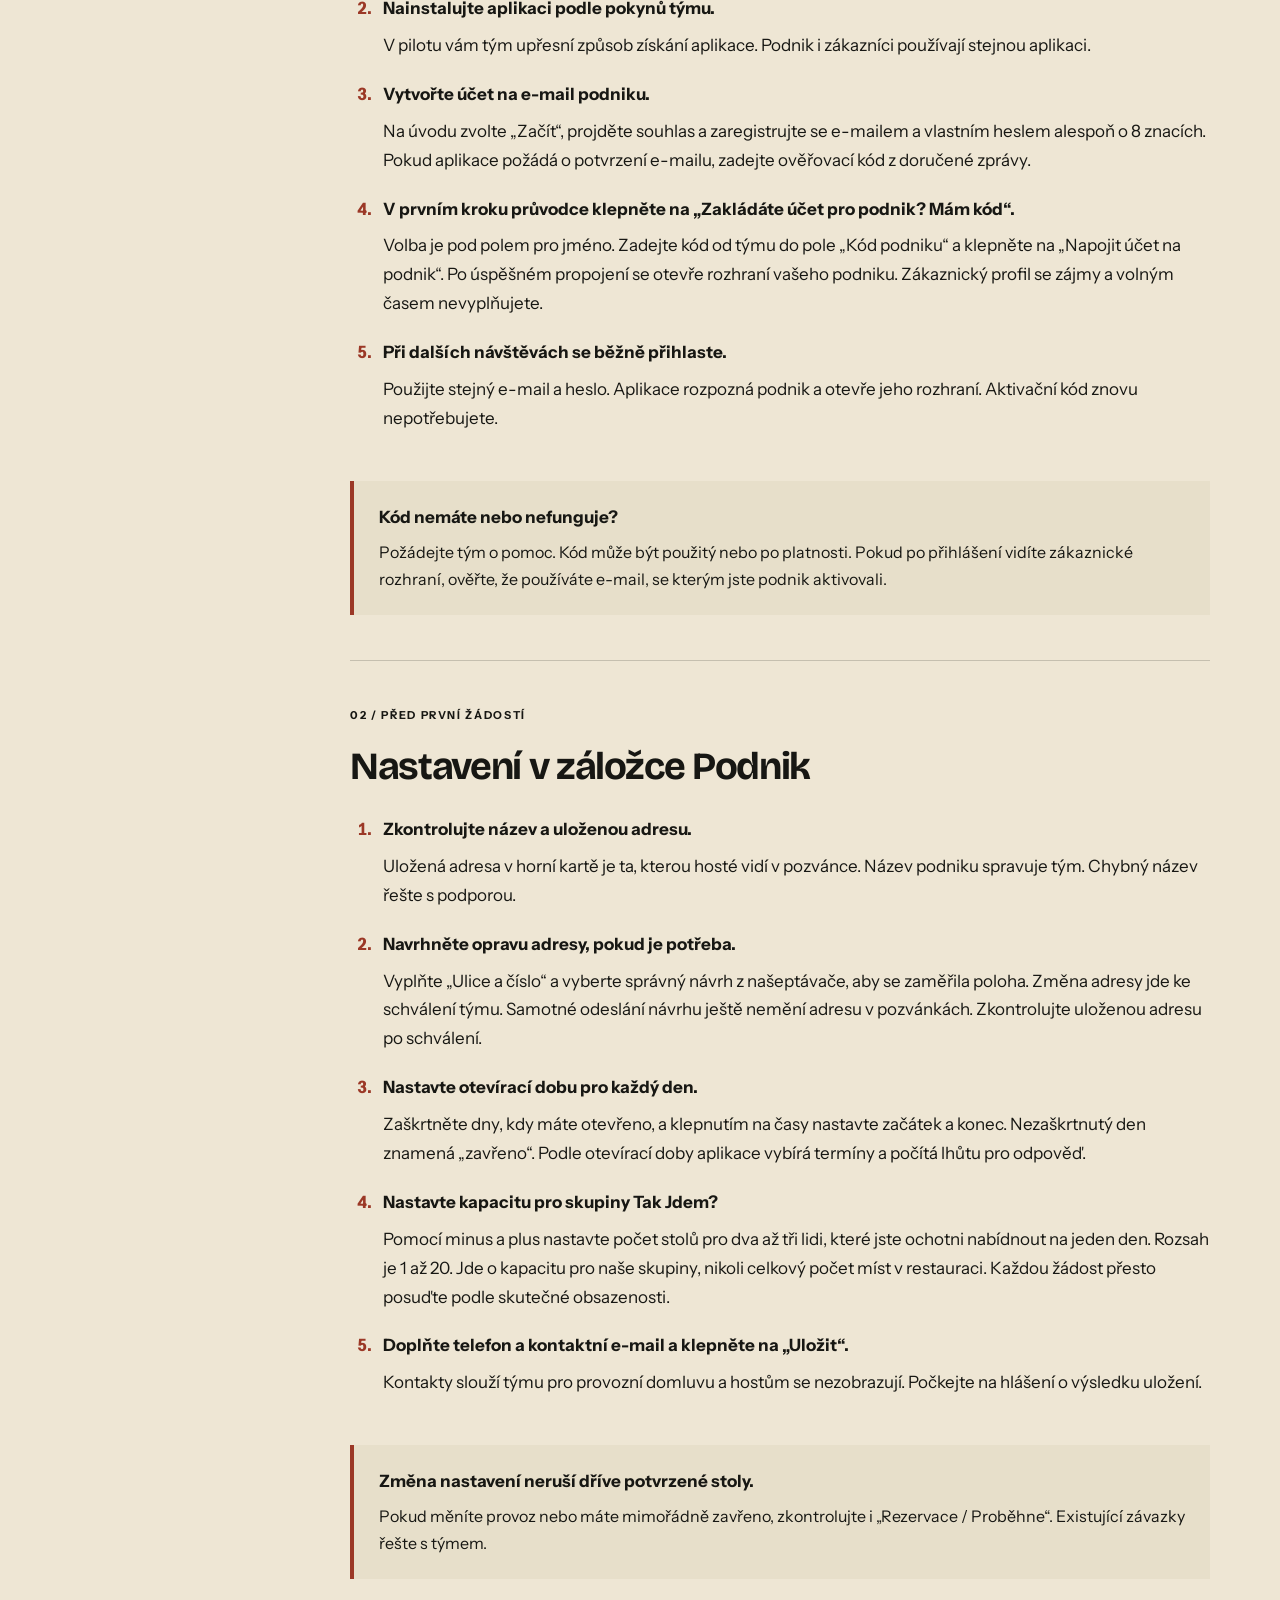
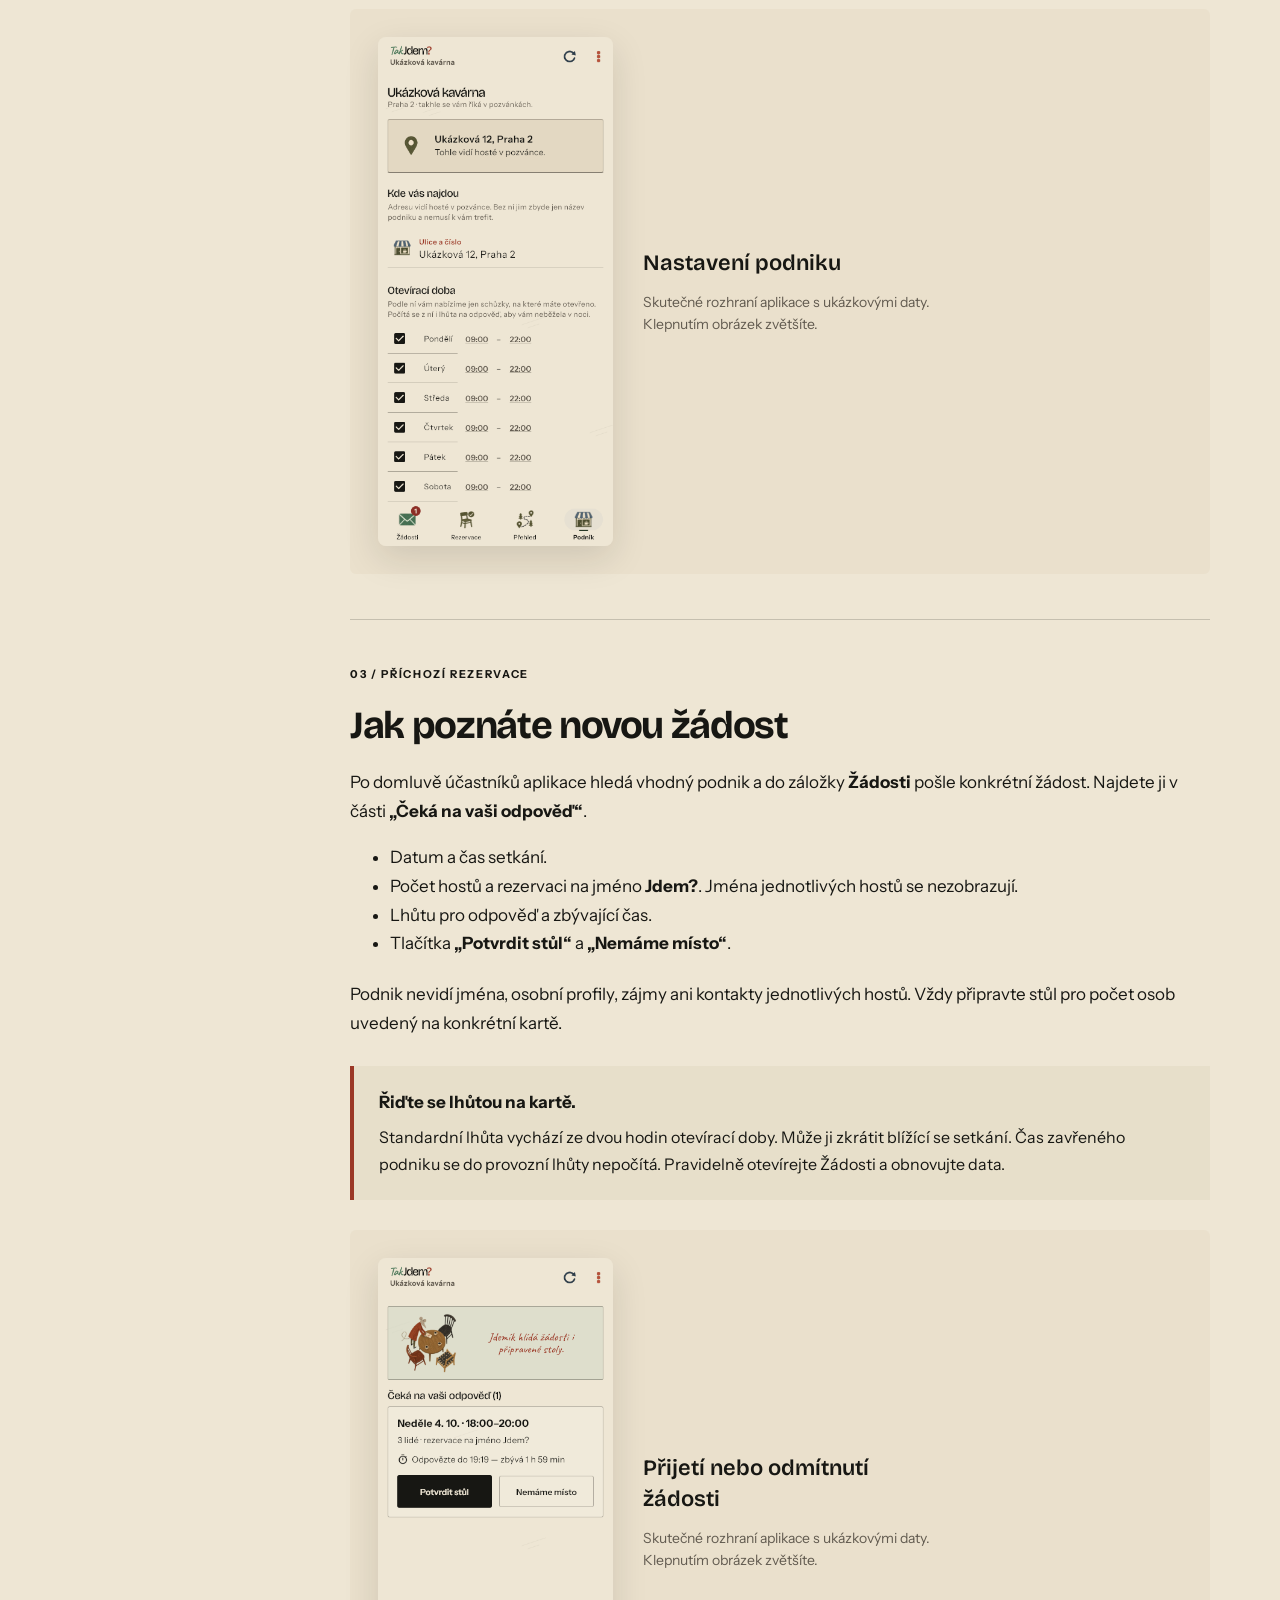
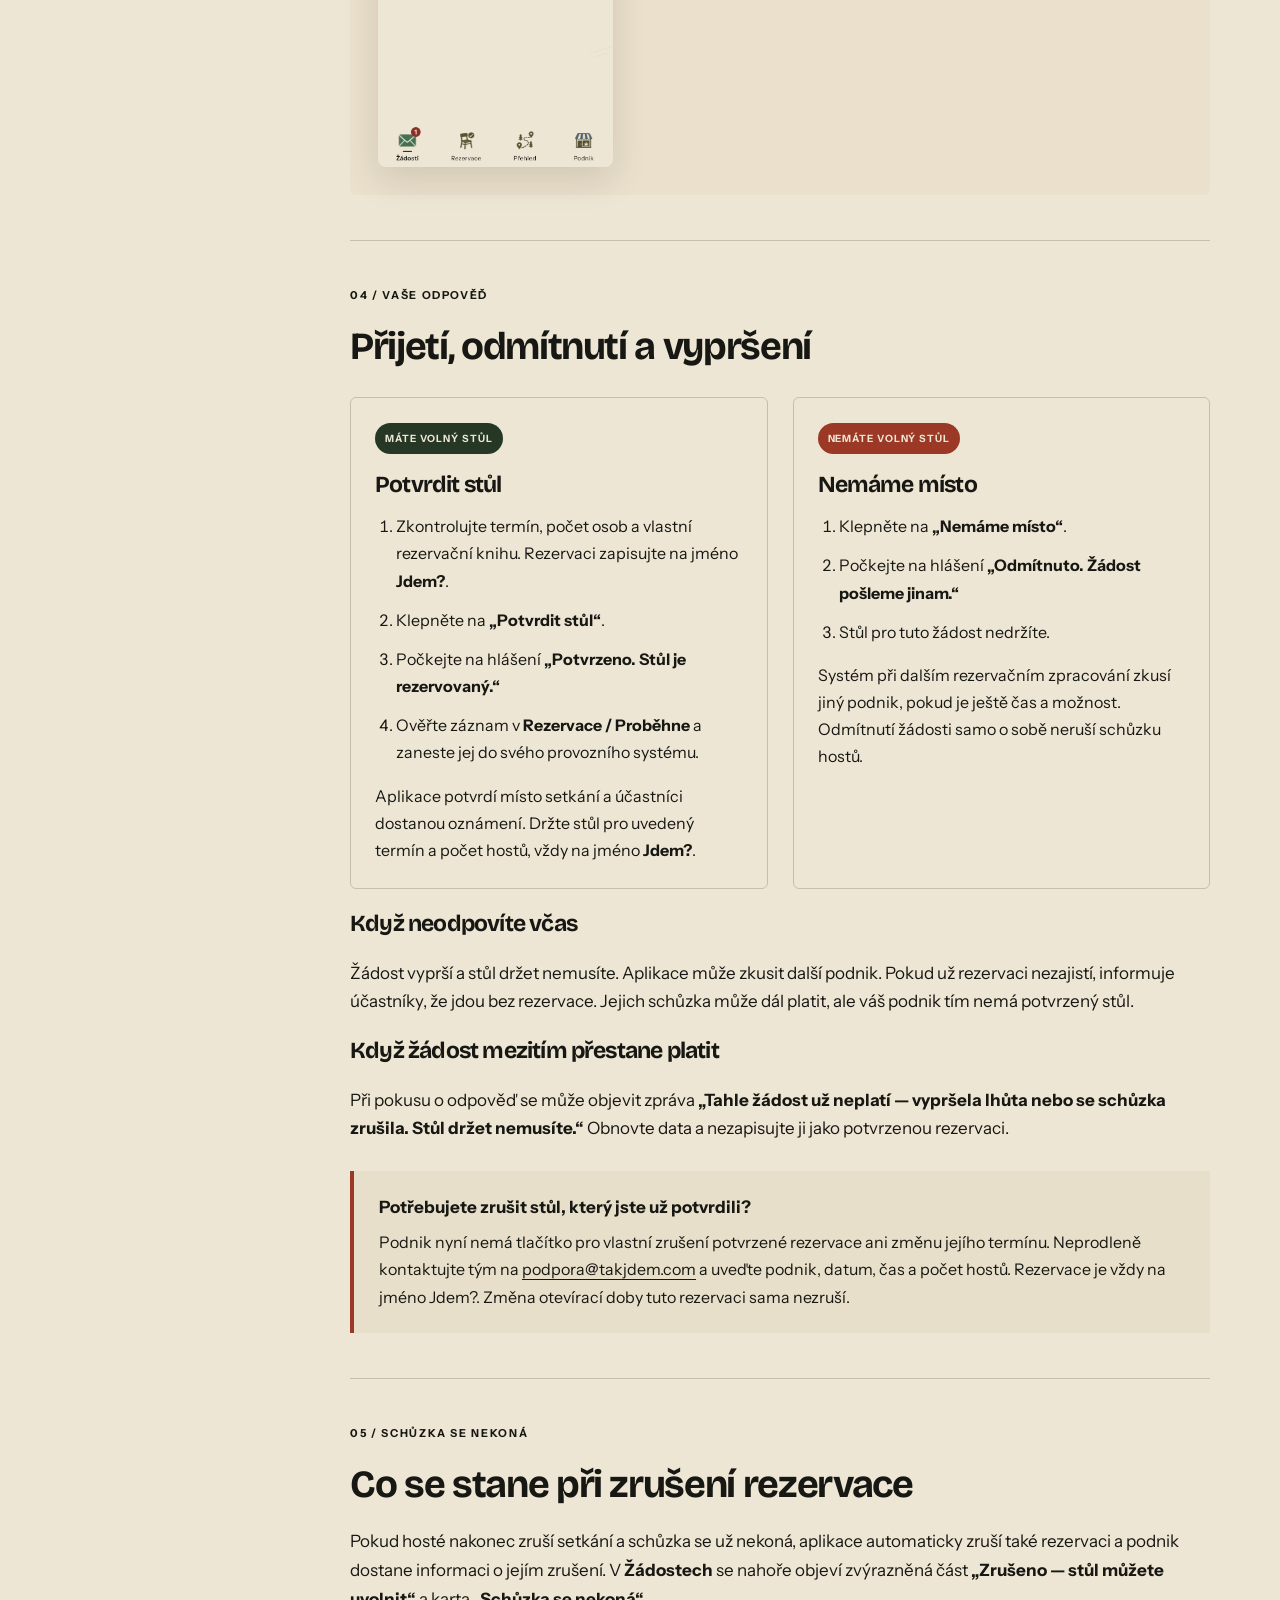
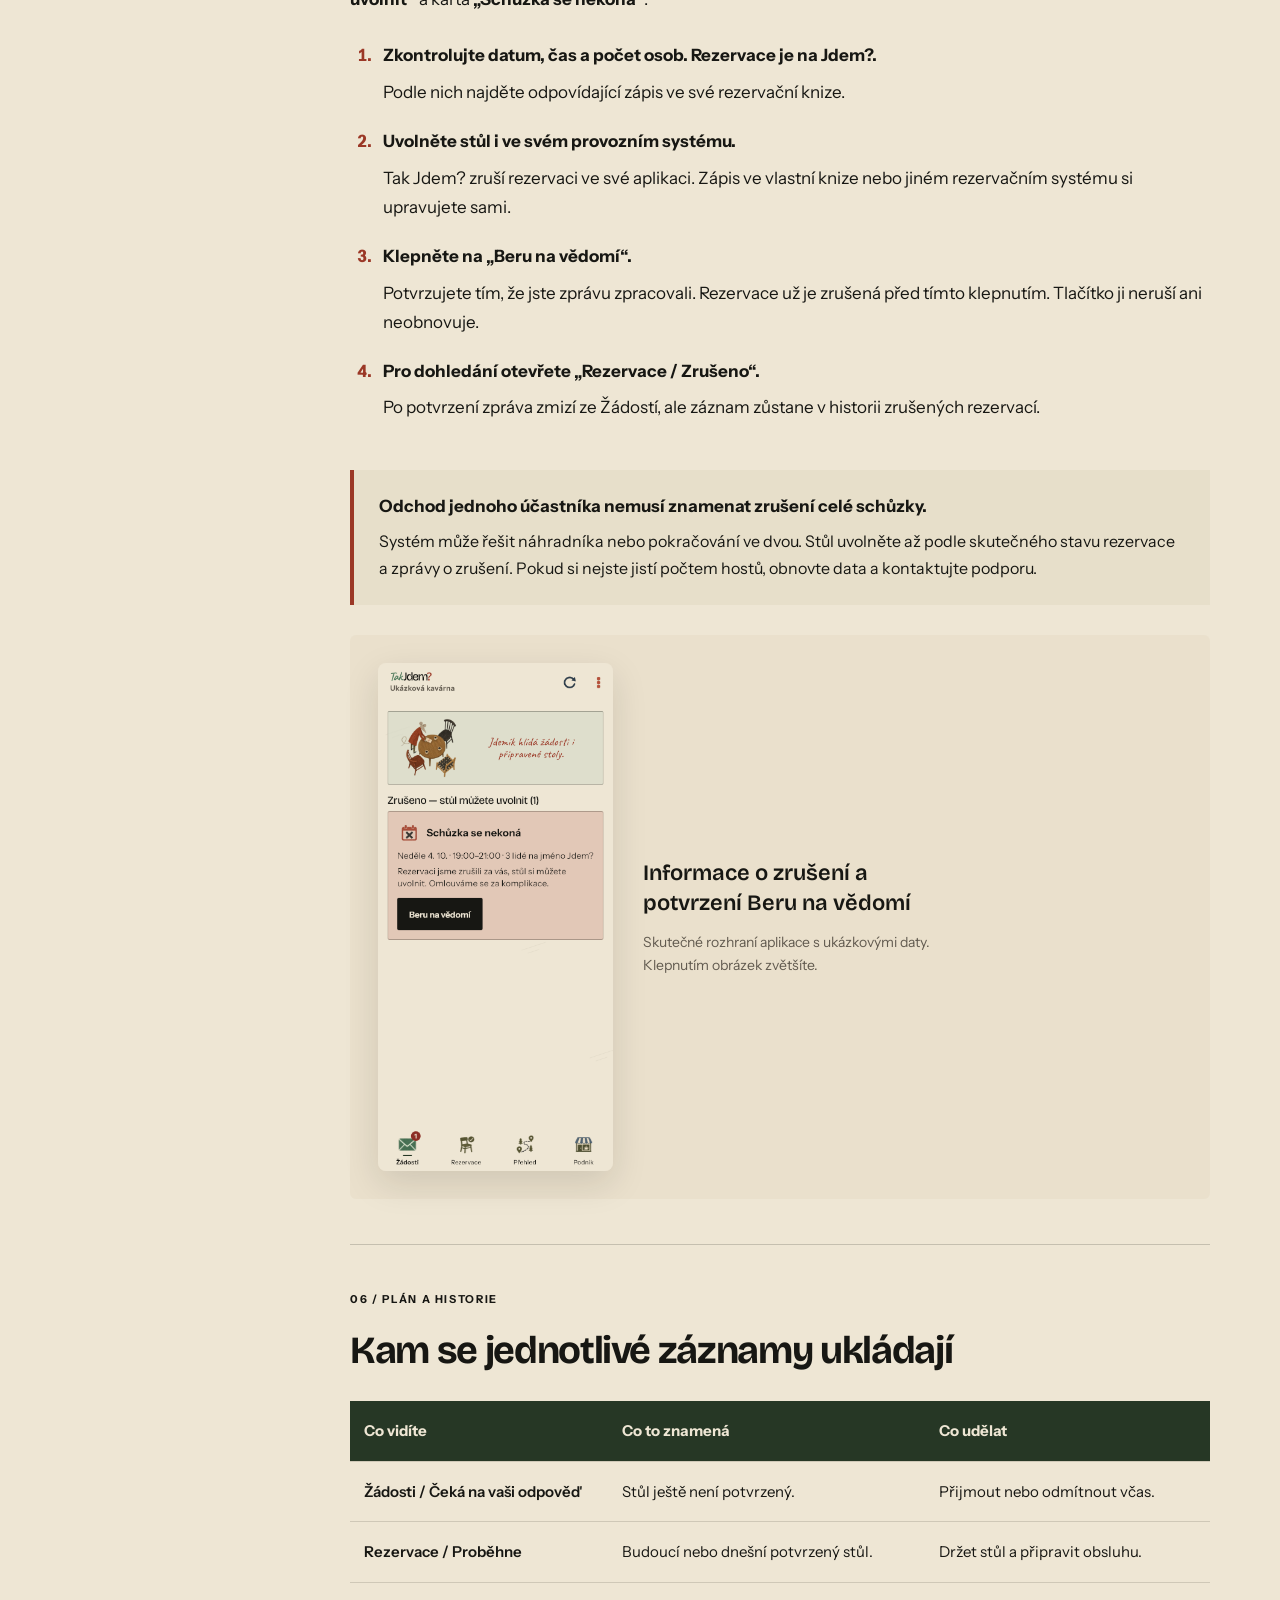
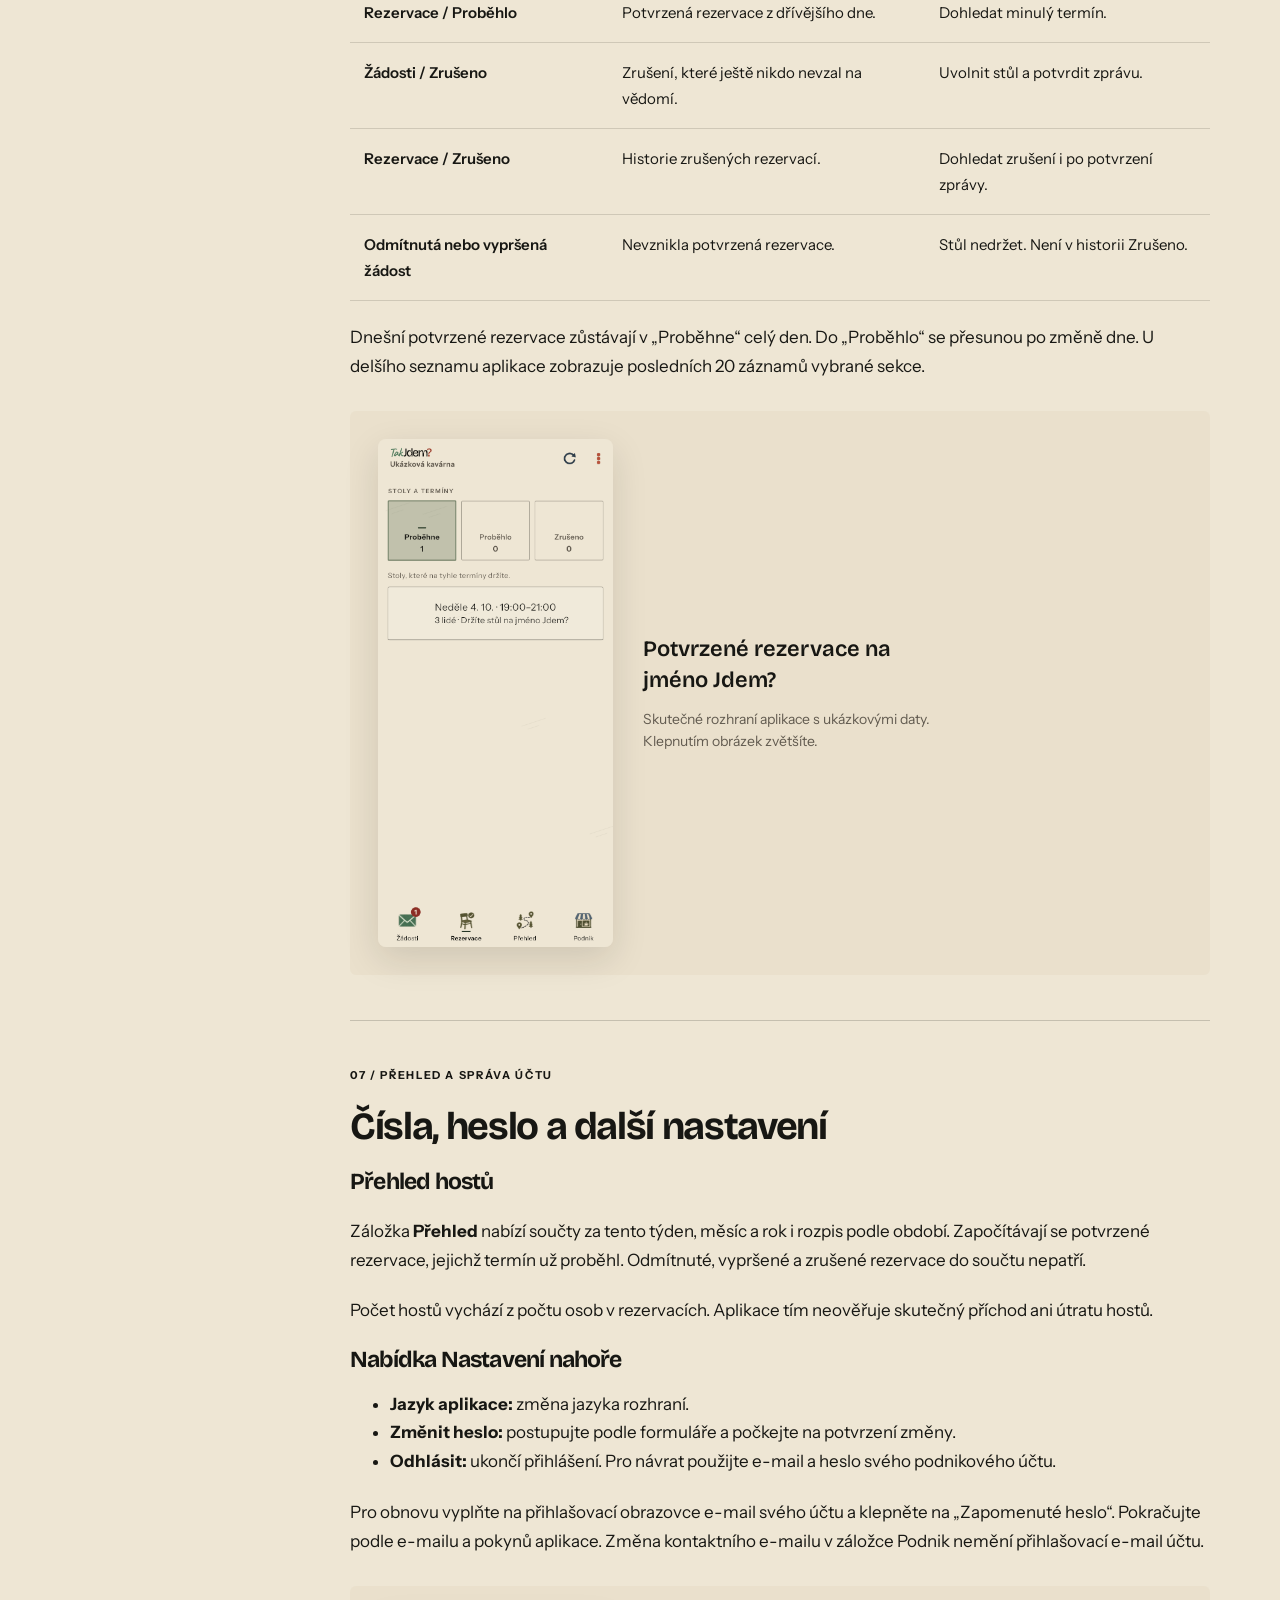
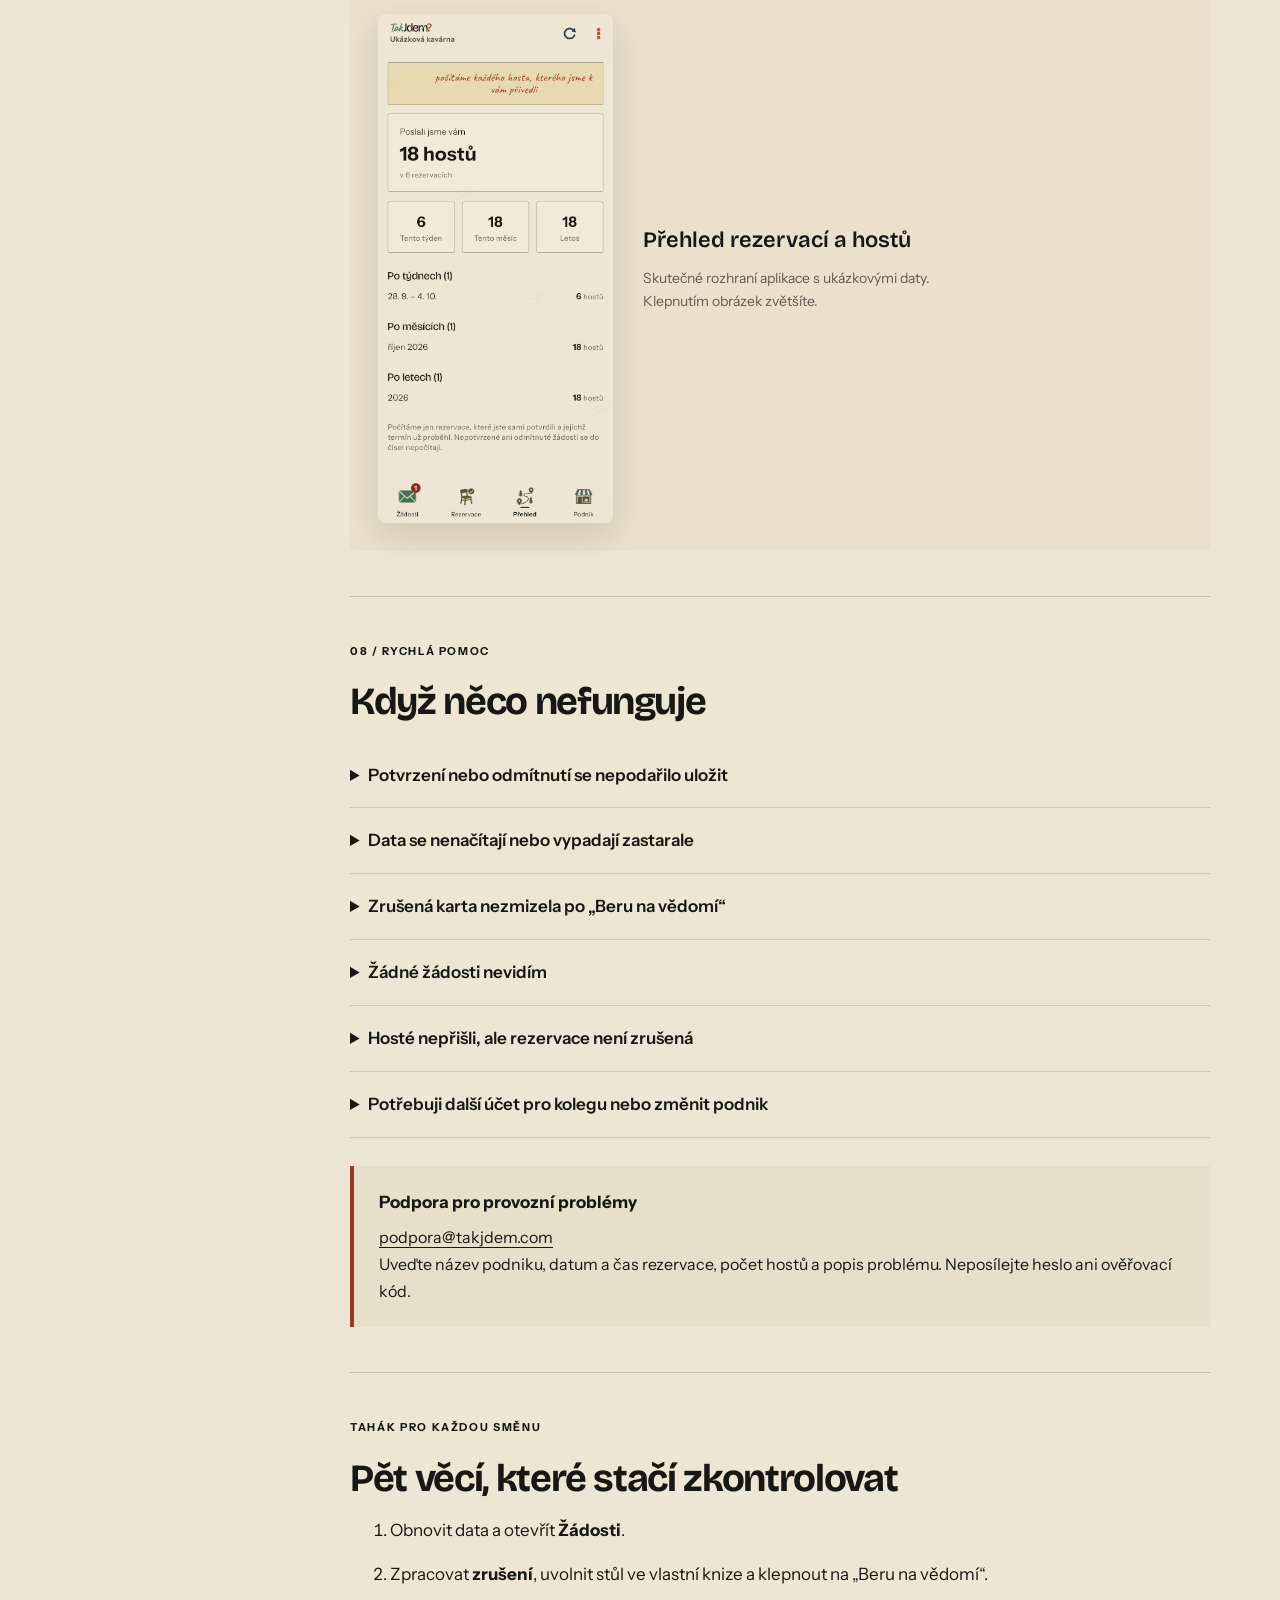
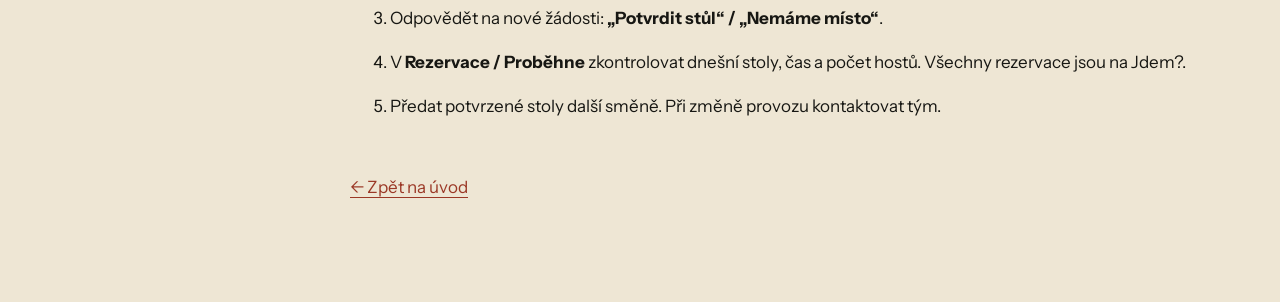
==== commit 89cfece9: "Add real venue app screenshots and clarify branded reservations and cancellations" ====
--- a/navod.html
+++ b/navod.html
@@ -4,12 +4,12 @@
 <main class="guide"><div class="guide-hero"><p class="eyebrow">OD ZALOŽENÍ ÚČTU PO PRVNÍ HOSTY</p><h1>Tak Jdem?<br><em>Všechno po ruce.</em></h1><p class="intro">Praktický průvodce pro obsluhu restaurací, kaváren a dalších zapojených podniků.</p><label class="search-label" for="guide-search">Najít v návodu</label><input id="guide-search" type="search" placeholder="Například: kód, odmítnutí, zrušení…"><p id="search-status" class="small" aria-live="polite"></p><p class="small">Podle aktuálního kódu projektu k 3. říjnu 2026. Rozhraní pilotní aplikace se může dále měnit.</p></div>
 <section id="rychle"><p class="eyebrow">RYCHLÁ ORIENTACE</p><h2>Čtyři záložky, jeden přehledný provoz</h2><div class="mini-grid"><article><h3>Žádosti</h3><p>Nové žádosti čekající na odpověď a zprávy o zrušených schůzkách. Tady potvrzujete nebo odmítáte.</p></article><article><h3>Rezervace</h3><p>Potvrzené stoly, minulá setkání a zrušené rezervace. Přepínáte mezi „Proběhne“, „Proběhlo“ a „Zrušeno“.</p></article><article><h3>Přehled</h3><p>Součty hostů a rezervací podle období.</p></article><article><h3>Podnik</h3><p>Adresa, otevírací doba, kapacita pro naše skupiny a kontakty.</p></article></div><div class="callout"><strong>Na začátku směny otevřete Žádosti.</strong><p>Číslo u záložky zahrnuje nové žádosti i zrušení, která ještě nikdo nevzal na vědomí. Data obnovíte tlačítkem „Načíst znovu“ nahoře nebo tahem seznamu dolů.</p></div></section>
 <section id="registrace"><p class="eyebrow">01 / PRVNÍ PŘIHLÁŠENÍ</p><h2>Registrace a propojení s podnikem</h2><ol class="instructions"><li><strong>Domluvte zapojení s týmem Tak Jdem?</strong><p>Vyplňte <a href="https://takjdem.com/podniky/" target="_blank" rel="noopener">dotazník pro podniky</a> nebo napište na <a href="mailto:podpora@takjdem.com">podpora@takjdem.com</a>. Tým založí váš podnik a předá vám aktivační kód. Kód je jednorázový a platí měsíc.</p></li><li><strong>Nainstalujte aplikaci podle pokynů týmu.</strong><p>V pilotu vám tým upřesní způsob získání aplikace. Podnik i zákazníci používají stejnou aplikaci.</p></li><li><strong>Vytvořte účet na e-mail podniku.</strong><p>Na úvodu zvolte „Začít“, projděte souhlas a zaregistrujte se e-mailem a vlastním heslem alespoň o 8 znacích. Pokud aplikace požádá o potvrzení e-mailu, zadejte ověřovací kód z doručené zprávy.</p></li><li><strong>V prvním kroku průvodce klepněte na „Zakládáte účet pro podnik? Mám kód“.</strong><p>Volba je pod polem pro jméno. Zadejte kód od týmu do pole „Kód podniku“ a klepněte na „Napojit účet na podnik“. Po úspěšném propojení se otevře rozhraní vašeho podniku. Zákaznický profil se zájmy a volným časem nevyplňujete.</p></li><li><strong>Při dalších návštěvách se běžně přihlaste.</strong><p>Použijte stejný e-mail a heslo. Aplikace rozpozná podnik a otevře jeho rozhraní. Aktivační kód znovu nepotřebujete.</p></li></ol><div class="callout"><strong>Kód nemáte nebo nefunguje?</strong><p>Požádejte tým o pomoc. Kód může být použitý nebo po platnosti. Pokud po přihlášení vidíte zákaznické rozhraní, ověřte, že používáte e-mail, se kterým jste podnik aktivovali.</p></div></section>
-<section id="nastaveni"><p class="eyebrow">02 / PŘED PRVNÍ ŽÁDOSTÍ</p><h2>Nastavení v záložce Podnik</h2><ol class="instructions"><li><strong>Zkontrolujte název a uloženou adresu.</strong><p>Uložená adresa v horní kartě je ta, kterou hosté vidí v pozvánce. Název podniku spravuje tým. Chybný název řešte s podporou.</p></li><li><strong>Navrhněte opravu adresy, pokud je potřeba.</strong><p>Vyplňte „Ulice a číslo“ a vyberte správný návrh z našeptávače, aby se zaměřila poloha. Změna adresy jde ke schválení týmu. Samotné odeslání návrhu ještě nemění adresu v pozvánkách. Zkontrolujte uloženou adresu po schválení.</p></li><li><strong>Nastavte otevírací dobu pro každý den.</strong><p>Zaškrtněte dny, kdy máte otevřeno, a klepnutím na časy nastavte začátek a konec. Nezaškrtnutý den znamená „zavřeno“. Podle otevírací doby aplikace vybírá termíny a počítá lhůtu pro odpověď.</p></li><li><strong>Nastavte kapacitu pro skupiny Tak Jdem?</strong><p>Pomocí minus a plus nastavte počet stolů pro dva až tři lidi, které jste ochotni nabídnout na jeden den. Rozsah je 1 až 20. Jde o kapacitu pro naše skupiny, nikoli celkový počet míst v restauraci. Každou žádost přesto posuďte podle skutečné obsazenosti.</p></li><li><strong>Doplňte telefon a kontaktní e-mail a klepněte na „Uložit“.</strong><p>Kontakty slouží týmu pro provozní domluvu a hostům se nezobrazují. Počkejte na hlášení o výsledku uložení.</p></li></ol><div class="callout"><strong>Změna nastavení neruší dříve potvrzené stoly.</strong><p>Pokud měníte provoz nebo máte mimořádně zavřeno, zkontrolujte i „Rezervace / Proběhne“. Existující závazky řešte s týmem.</p></div></section>
-<section id="zadosti"><p class="eyebrow">03 / PŘÍCHOZÍ REZERVACE</p><h2>Jak poznáte novou žádost</h2><p>Po domluvě účastníků aplikace hledá vhodný podnik a do záložky <strong>Žádosti</strong> pošle konkrétní žádost. Najdete ji v části <strong>„Čeká na vaši odpověď“</strong>.</p><ul><li>Datum a čas setkání.</li><li>Počet hostů a křestní jméno, na které se stůl rezervuje.</li><li>Lhůtu pro odpověď a zbývající čas.</li><li>Tlačítka <strong>„Potvrdit stůl“</strong> a <strong>„Nemáme místo“</strong>.</li></ul><p>Podnik nevidí osobní profily, zájmy ani kontakty jednotlivých hostů. Vždy připravte stůl pro počet osob uvedený na konkrétní kartě.</p><div class="callout"><strong>Řiďte se lhůtou na kartě.</strong><p>Standardní lhůta vychází ze dvou hodin otevírací doby. Může ji zkrátit blížící se setkání. Čas zavřeného podniku se do provozní lhůty nepočítá. Pravidelně otevírejte Žádosti a obnovujte data.</p></div></section>
-<section id="prijeti"><p class="eyebrow">04 / VAŠE ODPOVĚĎ</p><h2>Přijetí, odmítnutí a vypršení</h2><div class="decision"><article><span class="status green-status">MÁTE VOLNÝ STŮL</span><h3>Potvrdit stůl</h3><ol><li>Zkontrolujte termín, počet osob a vlastní rezervační knihu.</li><li>Klepněte na <strong>„Potvrdit stůl“</strong>.</li><li>Počkejte na hlášení <strong>„Potvrzeno. Stůl je rezervovaný.“</strong></li><li>Ověřte záznam v <strong>Rezervace / Proběhne</strong> a zaneste jej do svého provozního systému.</li></ol><p>Aplikace potvrdí místo setkání a účastníci dostanou oznámení. Držte stůl pro uvedený termín a jméno.</p></article><article><span class="status rust-status">NEMÁTE VOLNÝ STŮL</span><h3>Nemáme místo</h3><ol><li>Klepněte na <strong>„Nemáme místo“</strong>.</li><li>Počkejte na hlášení <strong>„Odmítnuto. Žádost pošleme jinam.“</strong></li><li>Stůl pro tuto žádost nedržíte.</li></ol><p>Systém při dalším rezervačním zpracování zkusí jiný podnik, pokud je ještě čas a možnost. Odmítnutí žádosti samo o sobě neruší schůzku hostů.</p></article></div><h3>Když neodpovíte včas</h3><p>Žádost vyprší a stůl držet nemusíte. Aplikace může zkusit další podnik. Pokud už rezervaci nezajistí, informuje účastníky, že jdou bez rezervace. Jejich schůzka může dál platit, ale váš podnik tím nemá potvrzený stůl.</p><h3>Když žádost mezitím přestane platit</h3><p>Při pokusu o odpověď se může objevit zpráva <strong>„Tahle žádost už neplatí — vypršela lhůta nebo se schůzka zrušila. Stůl držet nemusíte.“</strong> Obnovte data a nezapisujte ji jako potvrzenou rezervaci.</p><div class="callout"><strong>Potřebujete zrušit stůl, který jste už potvrdili?</strong><p>Podnik nyní nemá tlačítko pro vlastní zrušení potvrzené rezervace ani změnu jejího termínu. Neprodleně kontaktujte tým na <a href="mailto:podpora@takjdem.com">podpora@takjdem.com</a> a uveďte podnik, datum, čas a rezervační jméno. Změna otevírací doby tuto rezervaci sama nezruší.</p></div></section>
-<section id="zruseni"><p class="eyebrow">05 / SCHŮZKA SE NEKONÁ</p><h2>Co se stane při zrušení rezervace</h2><p>Když systém zruší celou schůzku, zruší také související rezervaci. V <strong>Žádostech</strong> se nahoře objeví zvýrazněná část <strong>„Zrušeno — stůl můžete uvolnit“</strong> a karta <strong>„Schůzka se nekoná“</strong>.</p><ol class="instructions"><li><strong>Zkontrolujte datum, čas, počet osob a jméno.</strong><p>Podle nich najděte odpovídající zápis ve své rezervační knize.</p></li><li><strong>Uvolněte stůl i ve svém provozním systému.</strong><p>Tak Jdem? zruší rezervaci ve své aplikaci. Zápis ve vlastní knize nebo jiném rezervačním systému si upravujete sami.</p></li><li><strong>Klepněte na „Beru na vědomí“.</strong><p>Potvrzujete tím, že jste zprávu zpracovali. Rezervace už je zrušená před tímto klepnutím. Tlačítko ji neruší ani neobnovuje.</p></li><li><strong>Pro dohledání otevřete „Rezervace / Zrušeno“.</strong><p>Po potvrzení zpráva zmizí ze Žádostí, ale záznam zůstane v historii zrušených rezervací.</p></li></ol><div class="callout"><strong>Odchod jednoho účastníka nemusí znamenat zrušení celé schůzky.</strong><p>Systém může řešit náhradníka nebo pokračování ve dvou. Stůl uvolněte až podle skutečného stavu rezervace a zprávy o zrušení. Pokud si nejste jistí počtem hostů, obnovte data a kontaktujte podporu.</p></div></section>
-<section id="rezervace"><p class="eyebrow">06 / PLÁN A HISTORIE</p><h2>Kam se jednotlivé záznamy ukládají</h2><div class="table-wrap"><table><thead><tr><th>Co vidíte</th><th>Co to znamená</th><th>Co udělat</th></tr></thead><tbody><tr><td>Žádosti / Čeká na vaši odpověď</td><td>Stůl ještě není potvrzený.</td><td>Přijmout nebo odmítnout včas.</td></tr><tr><td>Rezervace / Proběhne</td><td>Budoucí nebo dnešní potvrzený stůl.</td><td>Držet stůl a připravit obsluhu.</td></tr><tr><td>Rezervace / Proběhlo</td><td>Potvrzená rezervace z dřívějšího dne.</td><td>Dohledat minulý termín.</td></tr><tr><td>Žádosti / Zrušeno</td><td>Zrušení, které ještě nikdo nevzal na vědomí.</td><td>Uvolnit stůl a potvrdit zprávu.</td></tr><tr><td>Rezervace / Zrušeno</td><td>Historie zrušených rezervací.</td><td>Dohledat zrušení i po potvrzení zprávy.</td></tr><tr><td>Odmítnutá nebo vypršená žádost</td><td>Nevznikla potvrzená rezervace.</td><td>Stůl nedržet. Není v historii Zrušeno.</td></tr></tbody></table></div><p>Dnešní potvrzené rezervace zůstávají v „Proběhne“ celý den. Do „Proběhlo“ se přesunou po změně dne. U delšího seznamu aplikace zobrazuje posledních 20 záznamů vybrané sekce.</p></section>
-<section id="prehled"><p class="eyebrow">07 / PŘEHLED A SPRÁVA ÚČTU</p><h2>Čísla, heslo a další nastavení</h2><h3>Přehled hostů</h3><p>Záložka <strong>Přehled</strong> nabízí součty za tento týden, měsíc a rok i rozpis podle období. Započítávají se potvrzené rezervace, jejichž termín už proběhl. Odmítnuté, vypršené a zrušené rezervace do součtu nepatří.</p><p>Počet hostů vychází z počtu osob v rezervacích. Aplikace tím neověřuje skutečný příchod ani útratu hostů.</p><h3>Nabídka Nastavení nahoře</h3><ul><li><strong>Jazyk aplikace:</strong> změna jazyka rozhraní.</li><li><strong>Změnit heslo:</strong> postupujte podle formuláře a počkejte na potvrzení změny.</li><li><strong>Odhlásit:</strong> ukončí přihlášení. Pro návrat použijte e-mail a heslo svého podnikového účtu.</li></ul><p>Pro obnovu vyplňte na přihlašovací obrazovce e-mail svého účtu a klepněte na „Zapomenuté heslo“. Pokračujte podle e-mailu a pokynů aplikace. Změna kontaktního e-mailu v záložce Podnik nemění přihlašovací e-mail účtu.</p></section>
-<section id="potize"><p class="eyebrow">08 / RYCHLÁ POMOC</p><h2>Když něco nefunguje</h2><details><summary>Potvrzení nebo odmítnutí se nepodařilo uložit</summary><p>Zkontrolujte připojení a obnovte data. Podívejte se, zda už je záznam v Rezervacích nebo stále čeká v Žádostech. Pokud stále čeká, zkuste odpověď znovu. Stůl považujte za potvrzený až po úspěšném uložení nebo ověření potvrzeného záznamu.</p></details><details><summary>Data se nenačítají nebo vypadají zastarale</summary><p>Klepněte na „Načíst znovu“ nahoře nebo stáhněte seznam dolů. Ověřte internetové připojení. Pokud problém přetrvává, napište podpoře, co jste dělali a jakou zprávu aplikace ukázala.</p></details><details><summary>Zrušená karta nezmizela po „Beru na vědomí“</summary><p>Mohlo selhat uložení potvrzení. Obnovte data a zkuste tlačítko znovu. Rezervace už je zrušená a stůl je možné uvolnit, i když se potvrzení zprávy nepodařilo uložit.</p></details><details><summary>Žádné žádosti nevidím</summary><p>„Nic na vás nečeká“ znamená, že aktuálně nemáte čekající žádost ani nepřečtené zrušení. Potvrzené stoly hledejte v Rezervacích. Pokud žádosti dlouhodobě nepřicházejí, zkontrolujte profil a otevírací dobu a domluvte se s týmem.</p></details><details><summary>Hosté nepřišli, ale rezervace není zrušená</summary><p>Samotná nepřítomnost hostů nepřepne rezervaci automaticky na zrušenou. Obnovte data a nahlaste týmu podnik, termín a rezervační jméno. Přehled není docházkový systém.</p></details><details><summary>Potřebuji další účet pro kolegu nebo změnit podnik</summary><p>Zapojení dalšího účtu a změnu přiřazení řešte s týmem. Jednorázový aktivační kód po použití znovu nepoužívejte.</p></details><div class="callout"><strong>Podpora pro provozní problémy</strong><p><a href="mailto:podpora@takjdem.com">podpora@takjdem.com</a><br>Uveďte název podniku, datum a čas rezervace, rezervační jméno a popis problému. Neposílejte heslo ani ověřovací kód.</p></div></section>
-<section id="smena" class="shift"><p class="eyebrow">TAHÁK PRO KAŽDOU SMĚNU</p><h2>Pět věcí, které stačí zkontrolovat</h2><ol><li>Obnovit data a otevřít <strong>Žádosti</strong>.</li><li>Zpracovat <strong>zrušení</strong>, uvolnit stůl ve vlastní knize a klepnout na „Beru na vědomí“.</li><li>Odpovědět na nové žádosti: <strong>„Potvrdit stůl“ / „Nemáme místo“</strong>.</li><li>V <strong>Rezervace / Proběhne</strong> zkontrolovat dnešní stoly, čas, počet hostů a jméno.</li><li>Předat potvrzené stoly další směně. Při změně provozu kontaktovat tým.</li></ol><a class="back-link" href="index.html">← Zpět na úvod</a></section>
+<section id="nastaveni"><p class="eyebrow">02 / PŘED PRVNÍ ŽÁDOSTÍ</p><h2>Nastavení v záložce Podnik</h2><ol class="instructions"><li><strong>Zkontrolujte název a uloženou adresu.</strong><p>Uložená adresa v horní kartě je ta, kterou hosté vidí v pozvánce. Název podniku spravuje tým. Chybný název řešte s podporou.</p></li><li><strong>Navrhněte opravu adresy, pokud je potřeba.</strong><p>Vyplňte „Ulice a číslo“ a vyberte správný návrh z našeptávače, aby se zaměřila poloha. Změna adresy jde ke schválení týmu. Samotné odeslání návrhu ještě nemění adresu v pozvánkách. Zkontrolujte uloženou adresu po schválení.</p></li><li><strong>Nastavte otevírací dobu pro každý den.</strong><p>Zaškrtněte dny, kdy máte otevřeno, a klepnutím na časy nastavte začátek a konec. Nezaškrtnutý den znamená „zavřeno“. Podle otevírací doby aplikace vybírá termíny a počítá lhůtu pro odpověď.</p></li><li><strong>Nastavte kapacitu pro skupiny Tak Jdem?</strong><p>Pomocí minus a plus nastavte počet stolů pro dva až tři lidi, které jste ochotni nabídnout na jeden den. Rozsah je 1 až 20. Jde o kapacitu pro naše skupiny, nikoli celkový počet míst v restauraci. Každou žádost přesto posuďte podle skutečné obsazenosti.</p></li><li><strong>Doplňte telefon a kontaktní e-mail a klepněte na „Uložit“.</strong><p>Kontakty slouží týmu pro provozní domluvu a hostům se nezobrazují. Počkejte na hlášení o výsledku uložení.</p></li></ol><div class="callout"><strong>Změna nastavení neruší dříve potvrzené stoly.</strong><p>Pokud měníte provoz nebo máte mimořádně zavřeno, zkontrolujte i „Rezervace / Proběhne“. Existující závazky řešte s týmem.</p></div><figure class="app-shot"><a href="assets/podnik-podnik.png" target="_blank" rel="noopener"><img src="assets/podnik-podnik.png" alt="Nastavení podniku v podnikové části aplikace Tak Jdem?" width="390" height="844" loading="lazy"></a><figcaption>Nastavení podniku<br><small>Skutečné rozhraní aplikace s ukázkovými daty. Klepnutím obrázek zvětšíte.</small></figcaption></figure></section>
+<section id="zadosti"><p class="eyebrow">03 / PŘÍCHOZÍ REZERVACE</p><h2>Jak poznáte novou žádost</h2><p>Po domluvě účastníků aplikace hledá vhodný podnik a do záložky <strong>Žádosti</strong> pošle konkrétní žádost. Najdete ji v části <strong>„Čeká na vaši odpověď“</strong>.</p><ul><li>Datum a čas setkání.</li><li>Počet hostů a rezervaci na jméno <strong>Jdem?</strong>. Jména jednotlivých hostů se nezobrazují.</li><li>Lhůtu pro odpověď a zbývající čas.</li><li>Tlačítka <strong>„Potvrdit stůl“</strong> a <strong>„Nemáme místo“</strong>.</li></ul><p>Podnik nevidí jména, osobní profily, zájmy ani kontakty jednotlivých hostů. Vždy připravte stůl pro počet osob uvedený na konkrétní kartě.</p><div class="callout"><strong>Řiďte se lhůtou na kartě.</strong><p>Standardní lhůta vychází ze dvou hodin otevírací doby. Může ji zkrátit blížící se setkání. Čas zavřeného podniku se do provozní lhůty nepočítá. Pravidelně otevírejte Žádosti a obnovujte data.</p></div><figure class="app-shot"><a href="assets/podnik-zadosti.png" target="_blank" rel="noopener"><img src="assets/podnik-zadosti.png" alt="Přijetí nebo odmítnutí žádosti v podnikové části aplikace Tak Jdem?" width="390" height="844" loading="lazy"></a><figcaption>Přijetí nebo odmítnutí žádosti<br><small>Skutečné rozhraní aplikace s ukázkovými daty. Klepnutím obrázek zvětšíte.</small></figcaption></figure></section>
+<section id="prijeti"><p class="eyebrow">04 / VAŠE ODPOVĚĎ</p><h2>Přijetí, odmítnutí a vypršení</h2><div class="decision"><article><span class="status green-status">MÁTE VOLNÝ STŮL</span><h3>Potvrdit stůl</h3><ol><li>Zkontrolujte termín, počet osob a vlastní rezervační knihu. Rezervaci zapisujte na jméno <strong>Jdem?</strong>.</li><li>Klepněte na <strong>„Potvrdit stůl“</strong>.</li><li>Počkejte na hlášení <strong>„Potvrzeno. Stůl je rezervovaný.“</strong></li><li>Ověřte záznam v <strong>Rezervace / Proběhne</strong> a zaneste jej do svého provozního systému.</li></ol><p>Aplikace potvrdí místo setkání a účastníci dostanou oznámení. Držte stůl pro uvedený termín a počet hostů, vždy na jméno <strong>Jdem?</strong>.</p></article><article><span class="status rust-status">NEMÁTE VOLNÝ STŮL</span><h3>Nemáme místo</h3><ol><li>Klepněte na <strong>„Nemáme místo“</strong>.</li><li>Počkejte na hlášení <strong>„Odmítnuto. Žádost pošleme jinam.“</strong></li><li>Stůl pro tuto žádost nedržíte.</li></ol><p>Systém při dalším rezervačním zpracování zkusí jiný podnik, pokud je ještě čas a možnost. Odmítnutí žádosti samo o sobě neruší schůzku hostů.</p></article></div><h3>Když neodpovíte včas</h3><p>Žádost vyprší a stůl držet nemusíte. Aplikace může zkusit další podnik. Pokud už rezervaci nezajistí, informuje účastníky, že jdou bez rezervace. Jejich schůzka může dál platit, ale váš podnik tím nemá potvrzený stůl.</p><h3>Když žádost mezitím přestane platit</h3><p>Při pokusu o odpověď se může objevit zpráva <strong>„Tahle žádost už neplatí — vypršela lhůta nebo se schůzka zrušila. Stůl držet nemusíte.“</strong> Obnovte data a nezapisujte ji jako potvrzenou rezervaci.</p><div class="callout"><strong>Potřebujete zrušit stůl, který jste už potvrdili?</strong><p>Podnik nyní nemá tlačítko pro vlastní zrušení potvrzené rezervace ani změnu jejího termínu. Neprodleně kontaktujte tým na <a href="mailto:podpora@takjdem.com">podpora@takjdem.com</a> a uveďte podnik, datum, čas a počet hostů. Rezervace je vždy na jméno Jdem?. Změna otevírací doby tuto rezervaci sama nezruší.</p></div></section>
+<section id="zruseni"><p class="eyebrow">05 / SCHŮZKA SE NEKONÁ</p><h2>Co se stane při zrušení rezervace</h2><p>Pokud hosté nakonec zruší setkání a schůzka se už nekoná, aplikace automaticky zruší také rezervaci a podnik dostane informaci o jejím zrušení. V <strong>Žádostech</strong> se nahoře objeví zvýrazněná část <strong>„Zrušeno — stůl můžete uvolnit“</strong> a karta <strong>„Schůzka se nekoná“</strong>.</p><ol class="instructions"><li><strong>Zkontrolujte datum, čas a počet osob. Rezervace je na Jdem?.</strong><p>Podle nich najděte odpovídající zápis ve své rezervační knize.</p></li><li><strong>Uvolněte stůl i ve svém provozním systému.</strong><p>Tak Jdem? zruší rezervaci ve své aplikaci. Zápis ve vlastní knize nebo jiném rezervačním systému si upravujete sami.</p></li><li><strong>Klepněte na „Beru na vědomí“.</strong><p>Potvrzujete tím, že jste zprávu zpracovali. Rezervace už je zrušená před tímto klepnutím. Tlačítko ji neruší ani neobnovuje.</p></li><li><strong>Pro dohledání otevřete „Rezervace / Zrušeno“.</strong><p>Po potvrzení zpráva zmizí ze Žádostí, ale záznam zůstane v historii zrušených rezervací.</p></li></ol><div class="callout"><strong>Odchod jednoho účastníka nemusí znamenat zrušení celé schůzky.</strong><p>Systém může řešit náhradníka nebo pokračování ve dvou. Stůl uvolněte až podle skutečného stavu rezervace a zprávy o zrušení. Pokud si nejste jistí počtem hostů, obnovte data a kontaktujte podporu.</p></div><figure class="app-shot"><a href="assets/podnik-zruseni.png" target="_blank" rel="noopener"><img src="assets/podnik-zruseni.png" alt="Informace o zrušení a potvrzení Beru na vědomí v podnikové části aplikace Tak Jdem?" width="390" height="844" loading="lazy"></a><figcaption>Informace o zrušení a potvrzení Beru na vědomí<br><small>Skutečné rozhraní aplikace s ukázkovými daty. Klepnutím obrázek zvětšíte.</small></figcaption></figure></section>
+<section id="rezervace"><p class="eyebrow">06 / PLÁN A HISTORIE</p><h2>Kam se jednotlivé záznamy ukládají</h2><div class="table-wrap"><table><thead><tr><th>Co vidíte</th><th>Co to znamená</th><th>Co udělat</th></tr></thead><tbody><tr><td>Žádosti / Čeká na vaši odpověď</td><td>Stůl ještě není potvrzený.</td><td>Přijmout nebo odmítnout včas.</td></tr><tr><td>Rezervace / Proběhne</td><td>Budoucí nebo dnešní potvrzený stůl.</td><td>Držet stůl a připravit obsluhu.</td></tr><tr><td>Rezervace / Proběhlo</td><td>Potvrzená rezervace z dřívějšího dne.</td><td>Dohledat minulý termín.</td></tr><tr><td>Žádosti / Zrušeno</td><td>Zrušení, které ještě nikdo nevzal na vědomí.</td><td>Uvolnit stůl a potvrdit zprávu.</td></tr><tr><td>Rezervace / Zrušeno</td><td>Historie zrušených rezervací.</td><td>Dohledat zrušení i po potvrzení zprávy.</td></tr><tr><td>Odmítnutá nebo vypršená žádost</td><td>Nevznikla potvrzená rezervace.</td><td>Stůl nedržet. Není v historii Zrušeno.</td></tr></tbody></table></div><p>Dnešní potvrzené rezervace zůstávají v „Proběhne“ celý den. Do „Proběhlo“ se přesunou po změně dne. U delšího seznamu aplikace zobrazuje posledních 20 záznamů vybrané sekce.</p><figure class="app-shot"><a href="assets/podnik-rezervace.png" target="_blank" rel="noopener"><img src="assets/podnik-rezervace.png" alt="Potvrzené rezervace na jméno Jdem? v podnikové části aplikace Tak Jdem?" width="390" height="844" loading="lazy"></a><figcaption>Potvrzené rezervace na jméno Jdem?<br><small>Skutečné rozhraní aplikace s ukázkovými daty. Klepnutím obrázek zvětšíte.</small></figcaption></figure></section>
+<section id="prehled"><p class="eyebrow">07 / PŘEHLED A SPRÁVA ÚČTU</p><h2>Čísla, heslo a další nastavení</h2><h3>Přehled hostů</h3><p>Záložka <strong>Přehled</strong> nabízí součty za tento týden, měsíc a rok i rozpis podle období. Započítávají se potvrzené rezervace, jejichž termín už proběhl. Odmítnuté, vypršené a zrušené rezervace do součtu nepatří.</p><p>Počet hostů vychází z počtu osob v rezervacích. Aplikace tím neověřuje skutečný příchod ani útratu hostů.</p><h3>Nabídka Nastavení nahoře</h3><ul><li><strong>Jazyk aplikace:</strong> změna jazyka rozhraní.</li><li><strong>Změnit heslo:</strong> postupujte podle formuláře a počkejte na potvrzení změny.</li><li><strong>Odhlásit:</strong> ukončí přihlášení. Pro návrat použijte e-mail a heslo svého podnikového účtu.</li></ul><p>Pro obnovu vyplňte na přihlašovací obrazovce e-mail svého účtu a klepněte na „Zapomenuté heslo“. Pokračujte podle e-mailu a pokynů aplikace. Změna kontaktního e-mailu v záložce Podnik nemění přihlašovací e-mail účtu.</p><figure class="app-shot"><a href="assets/podnik-prehled.png" target="_blank" rel="noopener"><img src="assets/podnik-prehled.png" alt="Přehled rezervací a hostů v podnikové části aplikace Tak Jdem?" width="390" height="844" loading="lazy"></a><figcaption>Přehled rezervací a hostů<br><small>Skutečné rozhraní aplikace s ukázkovými daty. Klepnutím obrázek zvětšíte.</small></figcaption></figure></section>
+<section id="potize"><p class="eyebrow">08 / RYCHLÁ POMOC</p><h2>Když něco nefunguje</h2><details><summary>Potvrzení nebo odmítnutí se nepodařilo uložit</summary><p>Zkontrolujte připojení a obnovte data. Podívejte se, zda už je záznam v Rezervacích nebo stále čeká v Žádostech. Pokud stále čeká, zkuste odpověď znovu. Stůl považujte za potvrzený až po úspěšném uložení nebo ověření potvrzeného záznamu.</p></details><details><summary>Data se nenačítají nebo vypadají zastarale</summary><p>Klepněte na „Načíst znovu“ nahoře nebo stáhněte seznam dolů. Ověřte internetové připojení. Pokud problém přetrvává, napište podpoře, co jste dělali a jakou zprávu aplikace ukázala.</p></details><details><summary>Zrušená karta nezmizela po „Beru na vědomí“</summary><p>Mohlo selhat uložení potvrzení. Obnovte data a zkuste tlačítko znovu. Rezervace už je zrušená a stůl je možné uvolnit, i když se potvrzení zprávy nepodařilo uložit.</p></details><details><summary>Žádné žádosti nevidím</summary><p>„Nic na vás nečeká“ znamená, že aktuálně nemáte čekající žádost ani nepřečtené zrušení. Potvrzené stoly hledejte v Rezervacích. Pokud žádosti dlouhodobě nepřicházejí, zkontrolujte profil a otevírací dobu a domluvte se s týmem.</p></details><details><summary>Hosté nepřišli, ale rezervace není zrušená</summary><p>Samotná nepřítomnost hostů nepřepne rezervaci automaticky na zrušenou. Obnovte data a nahlaste týmu podnik, datum, čas a počet hostů. Přehled není docházkový systém.</p></details><details><summary>Potřebuji další účet pro kolegu nebo změnit podnik</summary><p>Zapojení dalšího účtu a změnu přiřazení řešte s týmem. Jednorázový aktivační kód po použití znovu nepoužívejte.</p></details><div class="callout"><strong>Podpora pro provozní problémy</strong><p><a href="mailto:podpora@takjdem.com">podpora@takjdem.com</a><br>Uveďte název podniku, datum a čas rezervace, počet hostů a popis problému. Neposílejte heslo ani ověřovací kód.</p></div></section>
+<section id="smena" class="shift"><p class="eyebrow">TAHÁK PRO KAŽDOU SMĚNU</p><h2>Pět věcí, které stačí zkontrolovat</h2><ol><li>Obnovit data a otevřít <strong>Žádosti</strong>.</li><li>Zpracovat <strong>zrušení</strong>, uvolnit stůl ve vlastní knize a klepnout na „Beru na vědomí“.</li><li>Odpovědět na nové žádosti: <strong>„Potvrdit stůl“ / „Nemáme místo“</strong>.</li><li>V <strong>Rezervace / Proběhne</strong> zkontrolovat dnešní stoly, čas a počet hostů. Všechny rezervace jsou na Jdem?.</li><li>Předat potvrzené stoly další směně. Při změně provozu kontaktovat tým.</li></ol><a class="back-link" href="index.html">← Zpět na úvod</a></section>
 </main></div></body></html>
--- a/portal.css
+++ b/portal.css
@@ -1 +1,3 @@
 @font-face{font-family:Bricolage;src:url('assets/fonts/BricolageGrotesque.ttf')}@font-face{font-family:Instrument;src:url('assets/fonts/InstrumentSans.ttf')}:root{--paper:#eee6d4;--ink:#171713;--green:#263725;--rust:#9b3826}*{box-sizing:border-box}html{scroll-behavior:smooth;scroll-padding-top:105px}body{margin:0;background:var(--paper);color:var(--ink);font:17px/1.7 Instrument,sans-serif}a{color:inherit;text-underline-offset:4px}button,input{font:inherit}button{cursor:pointer}h1,h2,h3,p{margin:0}h1,h2,h3{font-family:Bricolage;line-height:1.1;letter-spacing:-.035em}h1{font-size:clamp(44px,6vw,86px)}h2{font-size:clamp(28px,3vw,40px)}h3{font-size:23px}em{font-style:normal;color:var(--rust)}.eyebrow{font-size:11px;font-weight:700;letter-spacing:.15em;margin-bottom:20px}.intro{font-size:22px;line-height:1.5;margin-top:24px;max-width:700px}.small{font-size:12px;color:#625b50;margin-top:24px}.portal-header{position:sticky;top:0;z-index:10;background:#eee6d4f5;backdrop-filter:blur(16px);border-bottom:1px solid #17171325;height:80px;display:flex;align-items:center;justify-content:space-between;gap:20px;padding:0 5vw;font-size:14px}.brand{display:flex;align-items:center;gap:9px;font:700 25px Bricolage;text-decoration:none;white-space:nowrap}.brand img{width:36px;height:36px}.brand span{color:var(--rust);margin-left:-8px}.header-links{display:flex;gap:24px;align-items:center}.header-links button{background:var(--green);color:var(--paper);padding:10px 18px;border:0;border-radius:25px;font-size:13px}.welcome{max-width:1300px;margin:auto;padding:55px 5vw 35px;position:relative}.welcome-copy{max-width:720px}.welcome-mascot{position:absolute;right:6vw;top:30px;height:330px;max-width:25%;object-fit:contain;transform:rotate(5deg)}.choices{display:grid;grid-template-columns:1fr 1fr;gap:25px;margin-top:55px}.choice{display:flex;flex-direction:column;padding:35px;text-decoration:none;border:1px solid #17171335;border-radius:8px;background:#f7f0e1;transition:transform .25s,box-shadow .25s}.choice:hover{transform:translateY(-5px);box-shadow:0 15px 35px #17171315}.choice.primary{background:var(--green);color:var(--paper)}.choice h2{font-size:32px}.choice p{margin-top:20px;max-width:460px;font-size:18px}.choice-action{margin-top:auto;padding-top:35px;display:flex;align-items:center;justify-content:space-between;font-weight:600}.choice-action b{font-size:25px}.guide-layout{display:grid;grid-template-columns:250px minmax(0,860px);gap:65px;max-width:1300px;padding:55px 35px;margin:auto}.guide-layout aside{position:sticky;top:115px;align-self:start;max-height:calc(100vh - 135px);overflow:auto}aside nav{display:flex;flex-direction:column;gap:5px}aside nav a{font-size:14px;text-decoration:none;padding:9px 12px;border-left:2px solid transparent}aside nav a:hover{border-color:var(--rust);background:#e3d8c2}.support{display:block;margin-top:30px;padding-top:20px;border-top:1px solid #17171325;font-size:13px;text-decoration:none}.guide-hero{padding-bottom:35px}.search-label{display:block;font-size:13px;font-weight:600;margin-top:30px}input[type=search]{width:100%;padding:15px 20px;margin-top:7px;background:#f7f0e1;border:1px solid #17171350;border-radius:6px}.guide section{border-top:1px solid #17171330;padding:45px 0;scroll-margin-top:20px}.guide section>p:not(.eyebrow),.guide section>h3{margin-top:22px}.guide p{line-height:1.7}.mini-grid{display:grid;grid-template-columns:1fr 1fr;gap:25px;margin-top:30px}.mini-grid article{padding:22px;background:#e3d8c270;border-radius:6px}.mini-grid p{margin-top:10px;font-size:16px}.callout{border-left:4px solid var(--rust);padding:22px 25px;background:#e3d8c285;margin-top:28px}.callout p{margin-top:7px;font-size:16px}.instructions{padding-left:25px;margin-top:28px}.instructions li{padding:0 0 20px 8px}.instructions li::marker{color:var(--rust);font-weight:700}.instructions p{margin-top:8px}.decision{display:grid;grid-template-columns:1fr 1fr;gap:25px;margin-top:30px}.decision article{border:1px solid #17171330;padding:24px;border-radius:6px}.decision h3{margin-top:18px}.decision ol{padding-left:21px;font-size:16px}.decision li{margin-bottom:12px}.decision p{font-size:16px}.status{font-size:10px;letter-spacing:.09em;font-weight:700;padding:7px 10px;border-radius:20px;display:inline-block}.green-status{background:var(--green);color:var(--paper)}.rust-status{background:var(--rust);color:var(--paper)}.table-wrap{overflow:auto;margin-top:30px}table{border-collapse:collapse;width:100%;font-size:15px;min-width:580px}td,th{padding:17px 14px;border-bottom:1px solid #17171325;text-align:left;vertical-align:top}th{background:var(--green);color:var(--paper)}td:first-child{font-weight:600;width:30%}details{border-bottom:1px solid #17171325;padding:18px 0}details:first-of-type{margin-top:20px}summary{cursor:pointer;font-weight:600}details p{margin:14px 0 5px;font-size:16px}.shift ol li{padding-bottom:15px}.back-link{display:inline-block;margin-top:20px;color:var(--rust)}a:focus-visible,button:focus-visible,input:focus-visible,summary:focus-visible{outline:3px solid #b08b38;outline-offset:4px}[hidden]{display:none!important}@media(max-width:1000px){.guide-layout{gap:30px;grid-template-columns:210px minmax(0,1fr)}.welcome-copy{max-width:70%}.welcome-mascot{height:290px}.header-links{gap:15px}}@media(max-width:700px){.portal-header{height:auto;min-height:75px;padding:15px 20px;flex-wrap:wrap;gap:12px}.brand{font-size:21px}.header-links{font-size:12px;gap:15px}.header-links button{font-size:11px;padding:8px 12px}.welcome{padding:35px 24px}.welcome-copy{max-width:100%}.welcome-mascot{position:relative;display:block;right:auto;top:auto;height:180px;max-width:100%;margin:20px auto -10px}.choices{grid-template-columns:1fr;margin-top:30px}.choice{padding:27px}.choice h2{font-size:29px}.intro{font-size:19px}.guide-layout{display:block;padding:30px 24px}.guide-layout aside{position:static;max-height:none;margin-bottom:35px}aside nav{display:grid;grid-template-columns:1fr 1fr;gap:0}aside nav a{font-size:12px;padding:7px 9px}.support{margin-top:16px;padding-top:12px}.mini-grid,.decision{grid-template-columns:1fr}.guide section{padding:35px 0}.callout{padding:18px}h1{font-size:45px}body{font-size:16px}}@media(prefers-reduced-motion:reduce){*{scroll-behavior:auto!important;transition:none!important}}@media print{@page{size:A4;margin:15mm}.portal-header,aside,.search-label,#guide-search,#search-status,.back-link{display:none}.guide-layout{display:block;padding:0;max-width:none}body{font-size:11pt;background:white}.guide-hero h1{font-size:32pt}.intro{font-size:13pt}.guide section{padding:20px 0}.guide h2{font-size:20pt;break-after:avoid}.guide h3{font-size:15pt;break-after:avoid}.mini-grid,.decision{display:block}.mini-grid article,.decision article{margin-bottom:15px;break-inside:avoid}.callout{break-inside:avoid}details p{display:block!important}details{break-inside:avoid}.table-wrap{overflow:visible}table{min-width:0;font-size:10pt}tr{break-inside:avoid}th{background:#ddd;color:black}}
+
+.app-shot{margin:30px 0 0;display:flex;align-items:center;gap:30px;padding:28px;background:#e3d8c270;border-radius:6px}.app-shot img{display:block;width:235px;max-width:100%;height:auto;border-radius:8px;box-shadow:0 12px 35px #17171320}.app-shot figcaption{max-width:300px;font:600 22px/1.4 Bricolage}.app-shot small{display:block;margin-top:12px;font:14px/1.6 Instrument;color:#625b50}@media(max-width:700px){.app-shot{flex-direction:column;align-items:center;padding:22px;gap:20px}.app-shot figcaption{text-align:center;font-size:19px}}@media print{.app-shot{break-inside:avoid;background:none;padding:10px}.app-shot img{width:150px}.app-shot figcaption{font-size:12pt}}
